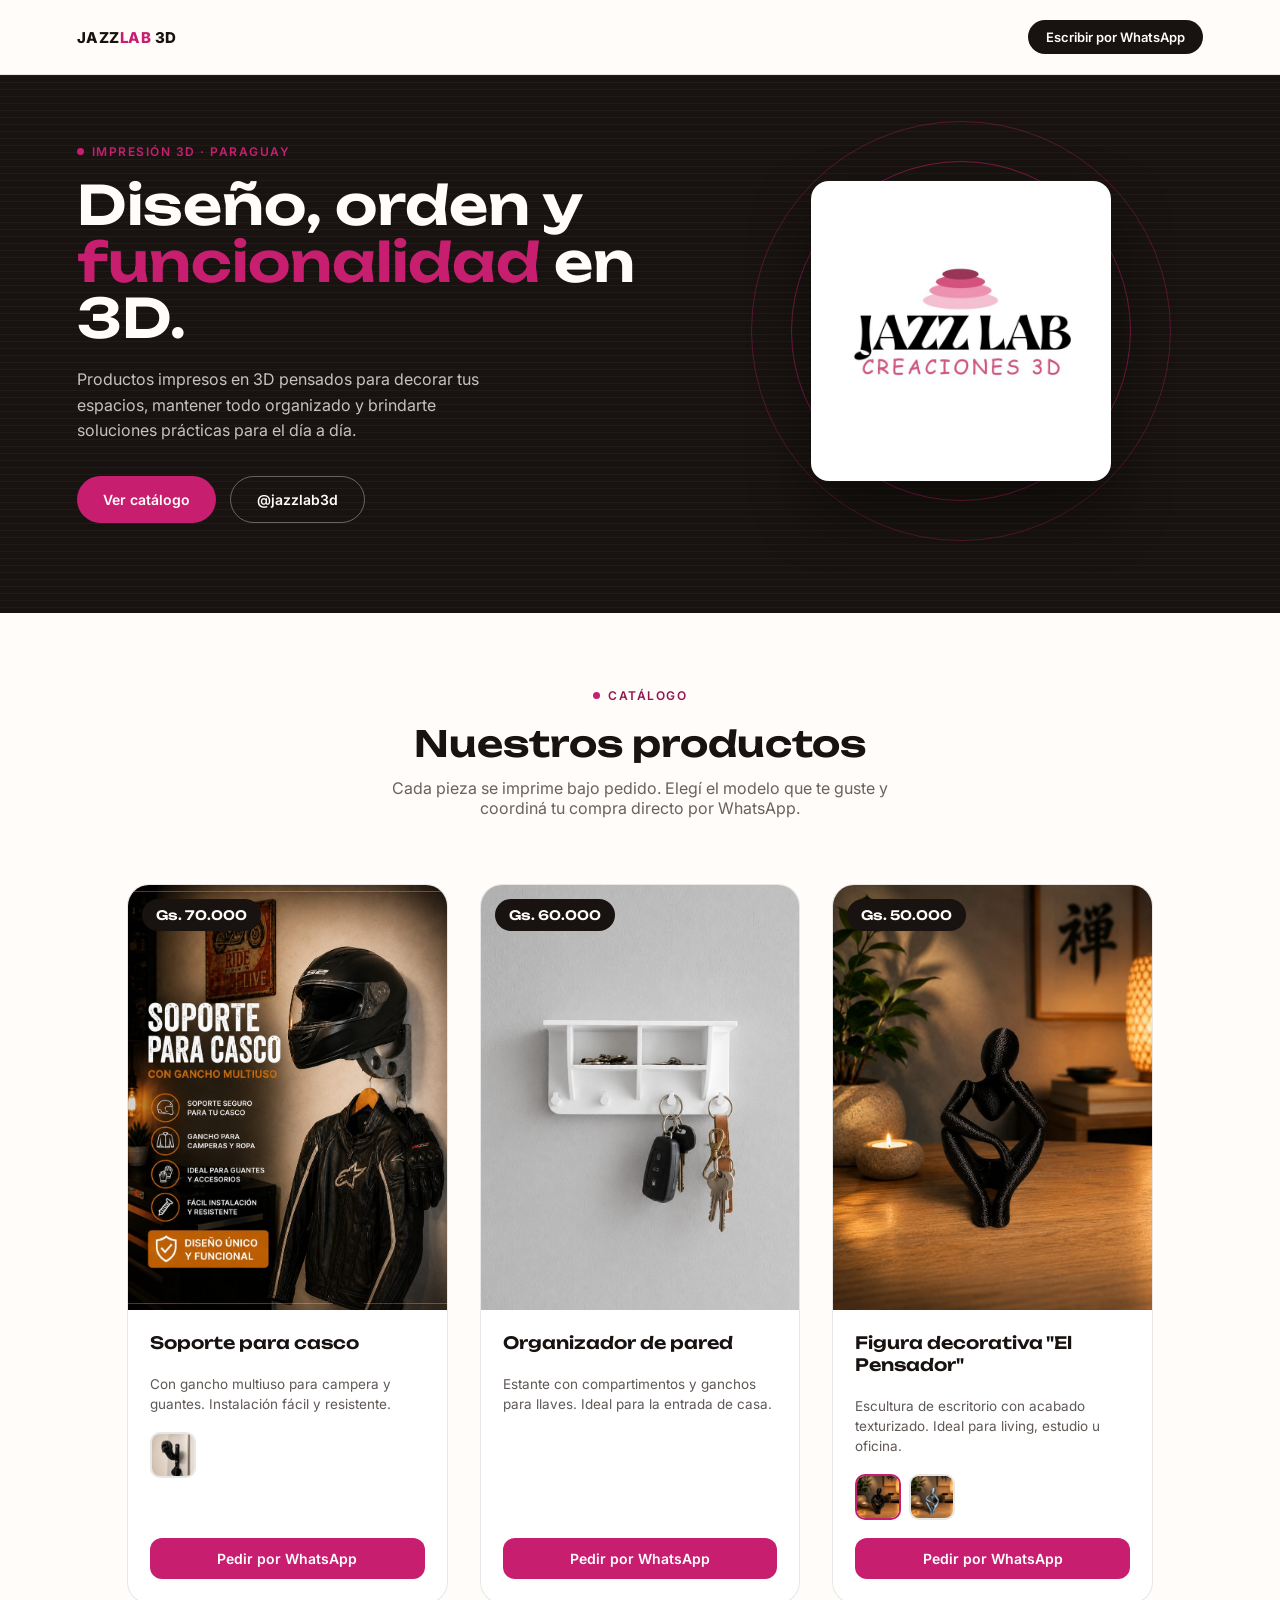
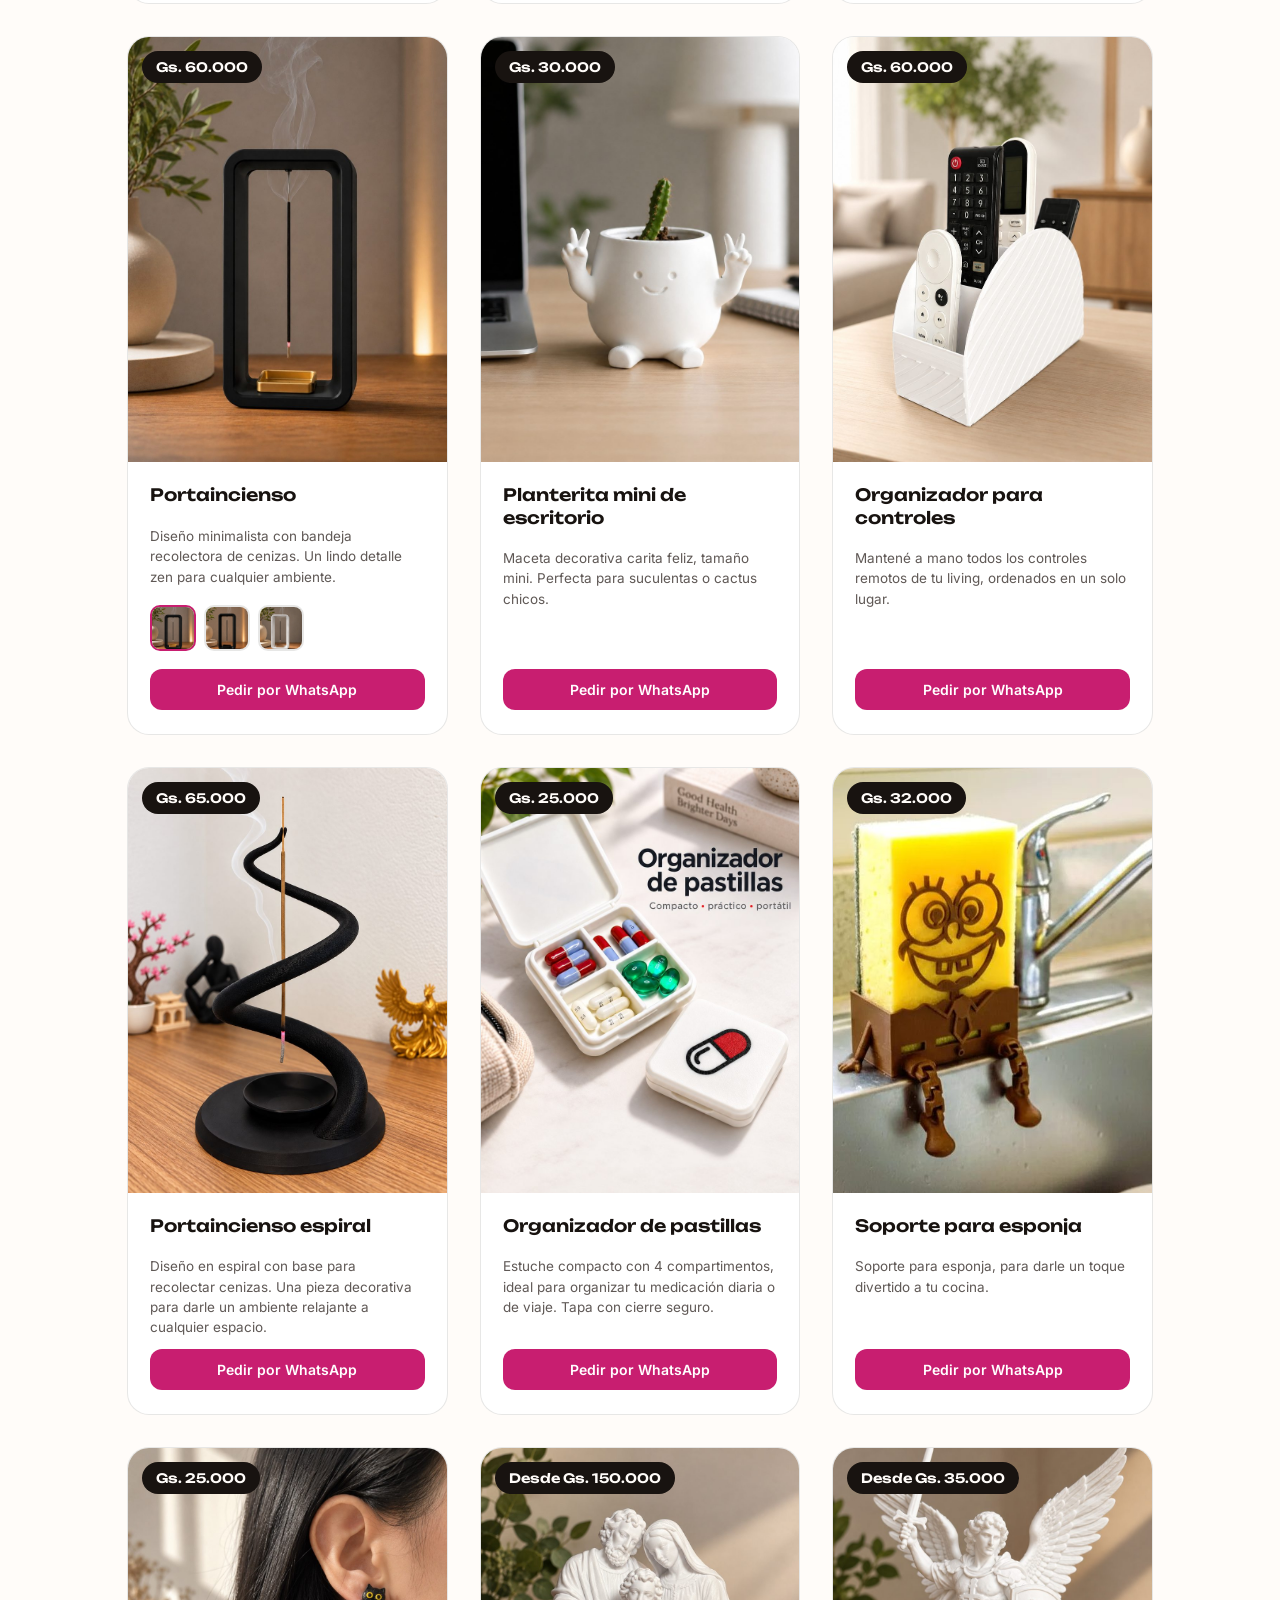
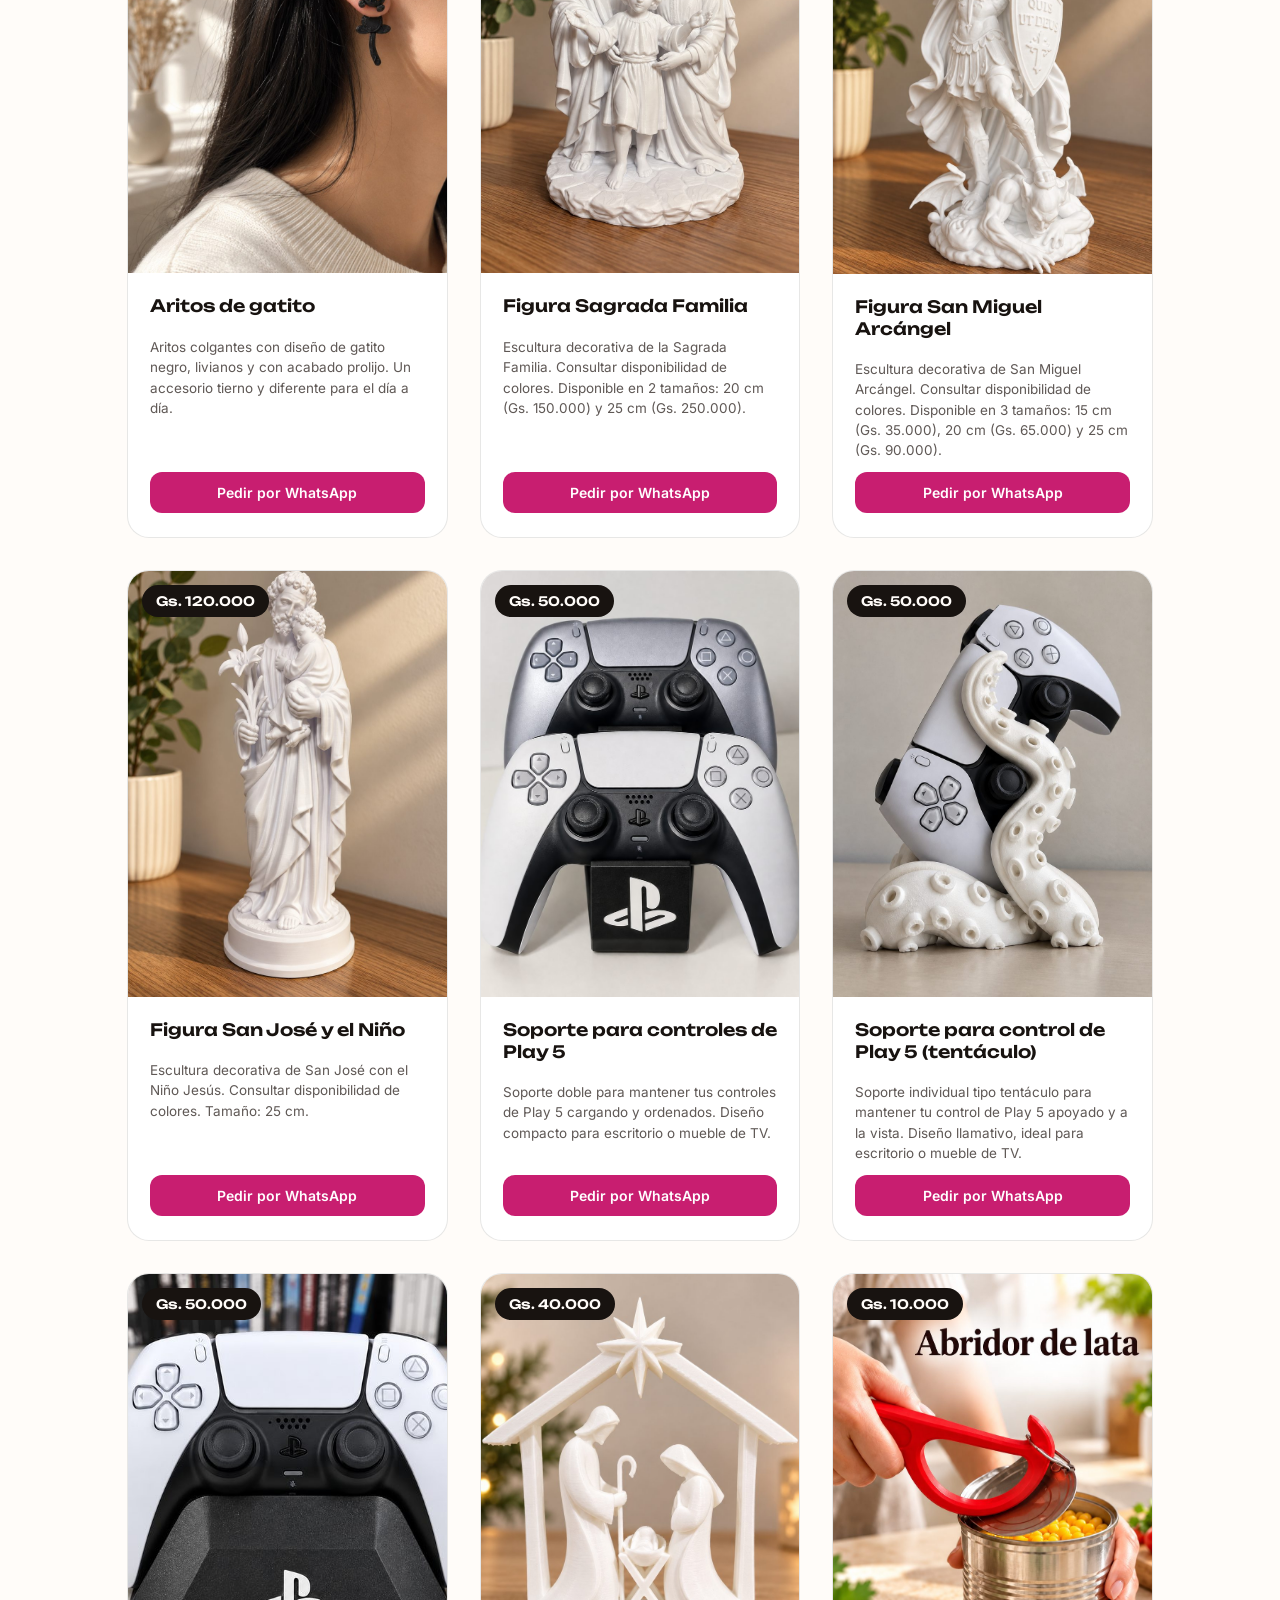
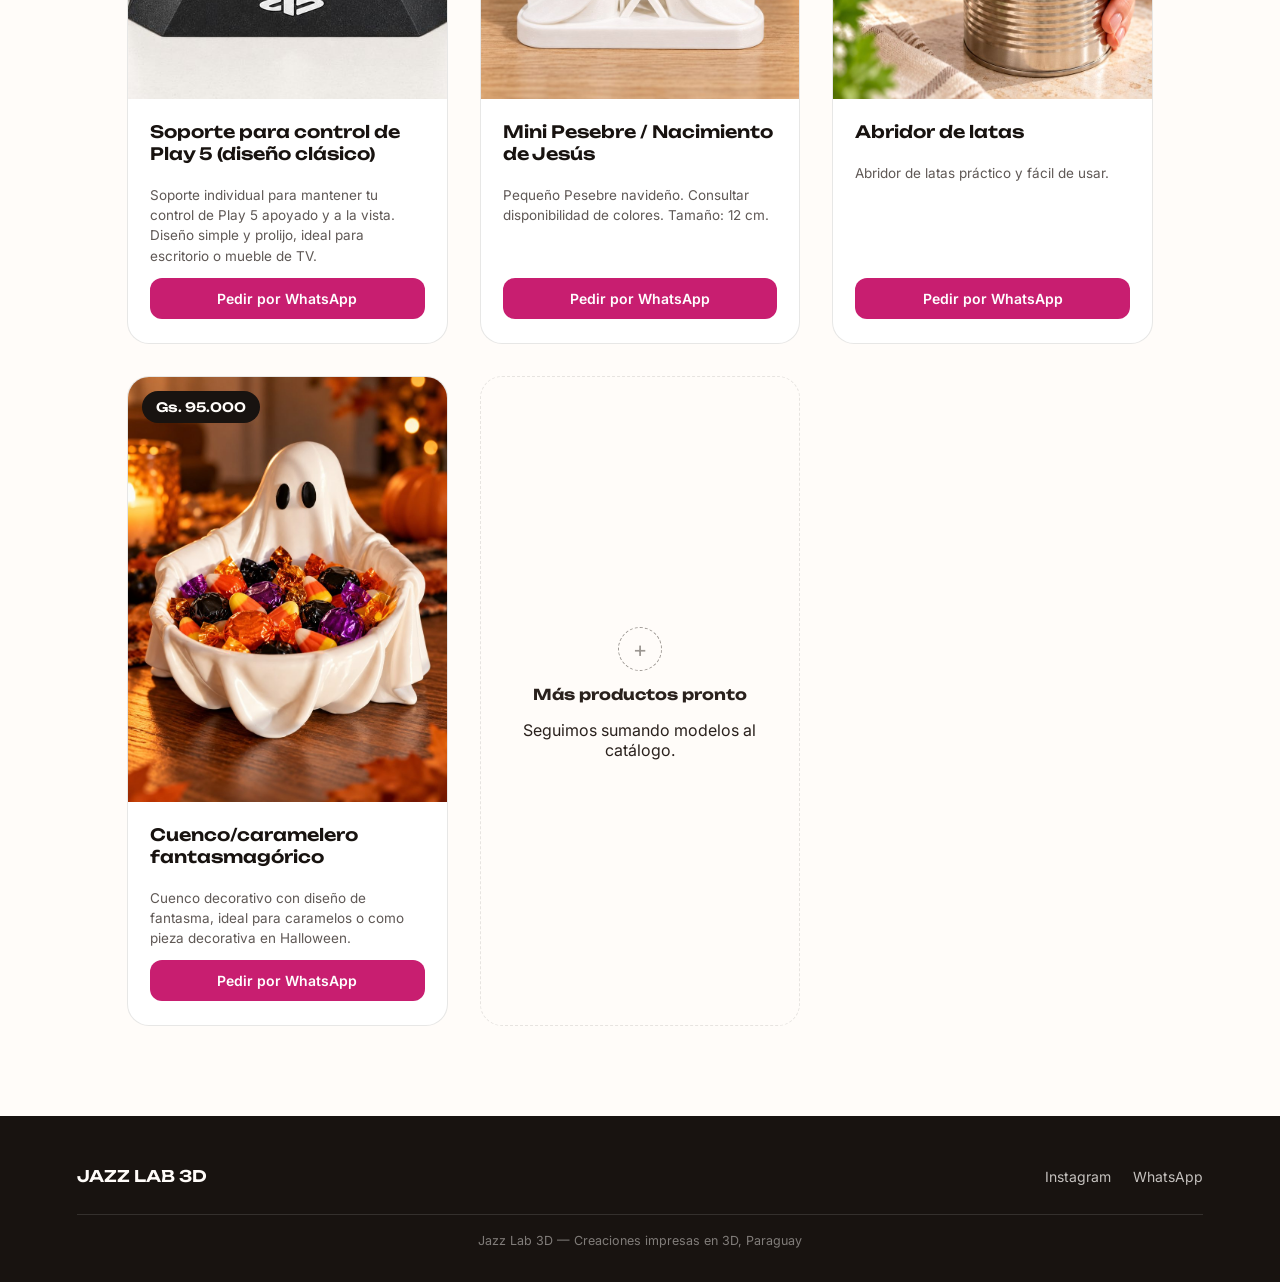
==== jazzlab3d/index.html @ f23ce854 "Agregar catálogo JazzLab 3D (versión publicada en Netlify) Co-Authored-By: Claude Opus 5.5 <noreply@" ====
<!DOCTYPE html>
<html lang="es">
<head>
<meta charset="UTF-8">
<meta name="viewport" content="width=device-width, initial-scale=1.0">
<title>Jazz Lab 3D — Catálogo</title>
<meta name="description" content="Catálogo de productos impresos en 3D — Jazz Lab 3D, Paraguay">

<style>
  @import url('https://fonts.googleapis.com/css2?family=Unbounded:wght@400;600;800&family=Inter:wght@400;500;600;700&display=swap');

  :root{
    --magenta:#C81E70;
    --magenta-deep:#93144F;
    --blush:#FBEAF1;
    --ink:#181310;
    --ink-soft:#2A211D;
    --paper:#FFFCF9;
    --steel:#9C9792;
    --line: rgba(24,19,16,0.1);
  }

  *{box-sizing:border-box;}
  html{scroll-behavior:smooth;}
  body{
    margin:0;
    background:var(--paper);
    color:var(--ink);
    font-family:'Inter',sans-serif;
    -webkit-font-smoothing:antialiased;
  }
  h1,h2,h3,.display{
    font-family:'Unbounded',sans-serif;
    margin:0;
  }
  a{color:inherit;text-decoration:none;}
  img{max-width:100%;display:block;}

  /* ---------- NAV ---------- */
  .nav{
    display:flex;
    align-items:center;
    justify-content:space-between;
    padding:20px 6vw;
    background:var(--paper);
    border-bottom:1px solid var(--line);
    position:sticky;
    top:0;
    z-index:20;
  }
  .nav .wordmark{
    font-size:15px;
    font-weight:800;
    letter-spacing:0.5px;
    text-transform:uppercase;
  }
  .nav .wordmark span{color:var(--magenta);}
  .nav a.nav-cta{
    background:var(--ink);
    color:var(--paper);
    padding:9px 18px;
    border-radius:999px;
    font-size:13px;
    font-weight:600;
  }

  /* ---------- HERO ---------- */
  .hero{
    background:var(--ink);
    color:var(--paper);
    position:relative;
    overflow:hidden;
    padding:64px 6vw 90px;
  }
  /* layer-line texture, echoing 3D print layers */
  .hero::before{
    content:"";
    position:absolute;
    inset:0;
    background:repeating-linear-gradient(
      to bottom,
      rgba(255,255,255,0.035) 0px,
      rgba(255,255,255,0.035) 1px,
      transparent 1px,
      transparent 7px
    );
    pointer-events:none;
  }
  .hero-inner{
    position:relative;
    display:grid;
    grid-template-columns:1.1fr 0.9fr;
    gap:48px;
    align-items:center;
    max-width:1180px;
    margin:0 auto;
  }
  .eyebrow{
    display:inline-flex;
    align-items:center;
    gap:8px;
    font-size:12px;
    letter-spacing:1.5px;
    text-transform:uppercase;
    color:var(--magenta);
    font-weight:600;
    margin-bottom:18px;
  }
  .eyebrow::before{
    content:"";
    width:7px;height:7px;border-radius:50%;
    background:var(--magenta);
    display:inline-block;
  }
  .hero h1{
    font-size:clamp(34px,5vw,54px);
    line-height:1.05;
    font-weight:600;
  }
  .hero h1 em{
    font-style:normal;
    color:var(--magenta);
  }
  .hero p.sub{
    margin-top:20px;
    font-size:16px;
    line-height:1.6;
    color:rgba(255,252,249,0.75);
    max-width:44ch;
  }
  .hero-ctas{
    margin-top:32px;
    display:flex;
    gap:14px;
    flex-wrap:wrap;
  }
  .btn{
    display:inline-flex;
    align-items:center;
    gap:8px;
    padding:14px 26px;
    border-radius:999px;
    font-weight:600;
    font-size:14px;
    transition:transform 0.15s ease;
  }
  .btn:hover{transform:translateY(-2px);}
  .btn-primary{
    background:var(--magenta);
    color:var(--paper);
  }
  .btn-outline{
    border:1px solid rgba(255,252,249,0.35);
    color:var(--paper);
  }

  .hero-visual{
    position:relative;
    display:flex;
    align-items:center;
    justify-content:center;
  }
  .hero-visual .ring{
    position:absolute;
    width:min(420px,90%);
    aspect-ratio:1;
    border-radius:50%;
    border:1px solid rgba(200,30,112,0.35);
  }
  .hero-visual .ring.r2{
    width:min(340px,75%);
    border-color:rgba(200,30,112,0.55);
  }
  .hero-visual img{
    position:relative;
    width:min(300px,68%);
    border-radius:18px;
    box-shadow:0 30px 60px rgba(0,0,0,0.45);
  }

  /* ---------- PRODUCTS ---------- */
  .section-head{
    max-width:1180px;
    margin:0 auto;
    padding:70px 6vw 30px;
    text-align:center;
  }
  .section-head .eyebrow{color:var(--magenta-deep);justify-content:center;}
  .section-head h2{
    font-size:clamp(26px,3.4vw,36px);
    font-weight:600;
  }
  .section-head p{
    margin-top:12px;
    color:var(--ink-soft);
    opacity:0.7;
    max-width:50ch;
    margin-left:auto;
    margin-right:auto;
  }

  .grid{
    max-width:1180px;
    margin:0 auto;
    padding:20px 6vw 90px;
    display:grid;
    grid-template-columns:repeat(auto-fit,minmax(300px,1fr));
    gap:32px;
  }

  .card{
    background:#fff;
    border:1px solid var(--line);
    border-radius:22px;
    overflow:hidden;
    display:flex;
    flex-direction:column;
    transition:box-shadow 0.2s ease, transform 0.2s ease;
  }
  .card:hover{
    box-shadow:0 20px 40px rgba(24,19,16,0.08);
    transform:translateY(-3px);
  }
  .card-media{
    position:relative;
    aspect-ratio:3/4;
    background:var(--blush);
    overflow:hidden;
  }
  .card-media img{
    width:100%;height:100%;
    object-fit:cover;
  }
  .price-tag{
    position:absolute;
    top:14px;
    left:14px;
    background:var(--ink);
    color:var(--paper);
    font-family:'Unbounded',sans-serif;
    font-size:13px;
    font-weight:600;
    padding:8px 14px;
    border-radius:999px;
  }
  .card-body{
    padding:22px 22px 24px;
    display:flex;
    flex-direction:column;
    gap:6px;
    flex:1;
  }
  .card-body h3{
    font-size:17px;
    font-weight:600;
    line-height:1.3;
  }
  .card-body .desc{
    font-size:13.5px;
    color:var(--ink-soft);
    opacity:0.75;
    line-height:1.5;
    margin-bottom:6px;
  }

  .variants{
    display:flex;
    gap:8px;
    margin:6px 0 12px;
    flex-wrap:wrap;
  }
  .variants img{
    width:46px;height:46px;
    border-radius:10px;
    object-fit:cover;
    border:2px solid var(--line);
    cursor:pointer;
    transition:border-color 0.15s ease, transform 0.15s ease;
  }
  .variants img:hover{transform:translateY(-2px);}
  .variants img.active{border-color:var(--magenta);}

  .card-cta{
    margin-top:auto;
    display:flex;
    align-items:center;
    justify-content:center;
    gap:8px;
    background:var(--magenta);
    color:#fff;
    padding:12px;
    border-radius:12px;
    font-weight:600;
    font-size:14px;
  }
  .card-cta:hover{background:var(--magenta-deep);}

  /* placeholder card for future products */
  .card.placeholder{
    align-items:center;
    justify-content:center;
    text-align:center;
    border:1.5px dashed var(--line);
    background:transparent;
    padding:40px 24px;
    color:var(--ink-soft);
  }
  .card.placeholder .plus{
    width:44px;height:44px;
    border-radius:50%;
    border:1.5px dashed var(--steel);
    display:flex;align-items:center;justify-content:center;
    font-size:22px;
    margin-bottom:14px;
    color:var(--steel);
  }

  /* ---------- FOOTER ---------- */
  footer{
    background:var(--ink);
    color:var(--paper);
    padding:50px 6vw 34px;
  }
  .foot-inner{
    max-width:1180px;
    margin:0 auto;
    display:flex;
    justify-content:space-between;
    align-items:center;
    flex-wrap:wrap;
    gap:20px;
    border-bottom:1px solid rgba(255,252,249,0.12);
    padding-bottom:28px;
  }
  .foot-inner .wordmark{
    font-family:'Unbounded',sans-serif;
    font-weight:600;
    font-size:16px;
  }
  .foot-links{
    display:flex;
    gap:22px;
    font-size:14px;
  }
  .foot-links a{opacity:0.75;}
  .foot-links a:hover{opacity:1;color:var(--magenta);}
  .foot-bottom{
    max-width:1180px;
    margin:18px auto 0;
    font-size:12.5px;
    opacity:0.45;
    text-align:center;
  }

  @media (max-width:820px){
    .hero-inner{grid-template-columns:1fr;}
    .hero-visual{order:-1;}
  }
</style>
</head>
<body>

<!-- ================= NAV ================= -->
<div class="nav">
  <div class="wordmark">JAZZ<span>LAB</span> 3D</div>
  <a class="nav-cta" href="https://wa.me/595986109871?text=Hola!%20Vi%20el%20cat%C3%A1logo%20de%20Jazz%20Lab%203D%20y%20quiero%20consultar" target="_blank" rel="noopener">Escribir por WhatsApp</a>
</div>

<!-- ================= HERO ================= -->
<section class="hero">
  <div class="hero-inner">
    <div>
      <div class="eyebrow">Impresión 3D · Paraguay</div>
      <h1>Diseño, orden y<br><em>funcionalidad</em> en 3D.</h1>
      <p class="sub">Productos impresos en 3D pensados para decorar tus espacios, mantener todo organizado y brindarte soluciones prácticas para el día a día.</p>
      <div class="hero-ctas">
        <a class="btn btn-primary" href="#catalogo">Ver catálogo</a>
        <a class="btn btn-outline" href="https://instagram.com/jazzlab3d" target="_blank" rel="noopener">@jazzlab3d</a>
      </div>
    </div>
    <div class="hero-visual">
      <div class="ring"></div>
      <div class="ring r2"></div>
      <img src="images/logo.jpg" alt="Logo Jazz Lab 3D">
    </div>
  </div>
</section>

<!-- ================= CATALOGO ================= -->
<div class="section-head" id="catalogo">
  <div class="eyebrow">Catálogo</div>
  <h2>Nuestros productos</h2>
  <p>Cada pieza se imprime bajo pedido. Elegí el modelo que te guste y coordiná tu compra directo por WhatsApp.</p>
</div>

<div class="grid">

  <!-- ===== PRODUCTO: Soporte para casco ===== -->
  <div class="card">
    <div class="card-media">
      <span class="price-tag">Gs. 70.000</span>
      <img id="img-casco" src="images/soporte-casco-main.jpg" alt="Soporte para casco con gancho multiuso">
    </div>
    <div class="card-body">
      <h3>Soporte para casco</h3>
      <p class="desc">Con gancho multiuso para campera y guantes. Instalación fácil y resistente.</p>
      <div class="variants">
        <img src="images/soporte-calavera.jpg" alt="Variante Calavera" onclick="swapImg('img-casco', this)">
      </div>
      <a class="card-cta" href="https://wa.me/595986109871?text=Hola!%20Me%20interesa%20el%20Soporte%20para%20casco%20(Gs.%2070.000)" target="_blank" rel="noopener">Pedir por WhatsApp</a>
    </div>
  </div>
  <!-- ===== FIN PRODUCTO ===== -->

  <!-- ===== PRODUCTO: Organizador de pared ===== -->
  <div class="card">
    <div class="card-media">
      <span class="price-tag">Gs. 60.000</span>
      <img src="images/llavero-pared.jpg" alt="Organizador de pared con ganchos para llaves">
    </div>
    <div class="card-body">
      <h3>Organizador de pared</h3>
      <p class="desc">Estante con compartimentos y ganchos para llaves. Ideal para la entrada de casa.</p>
      <a class="card-cta" href="https://wa.me/595986109871?text=Hola!%20Me%20interesa%20el%20Organizador%20de%20pared%20(Gs.%2060.000)" target="_blank" rel="noopener">Pedir por WhatsApp</a>
    </div>
  </div>
  <!-- ===== FIN PRODUCTO ===== -->

  <!-- ===== PRODUCTO: El Pensador ===== -->
  <div class="card">
    <div class="card-media">
      <span class="price-tag">Gs. 50.000</span>
      <img id="img-pensador" src="images/pensador-negro.jpg" alt="Figura decorativa El Pensador">
    </div>
    <div class="card-body">
      <h3>Figura decorativa "El Pensador"</h3>
      <p class="desc">Escultura de escritorio con acabado texturizado. Ideal para living, estudio u oficina.</p>
      <div class="variants">
        <img src="images/pensador-negro.jpg" alt="Variante negro" class="active" onclick="swapImg('img-pensador', this)">
        <img src="images/pensador-plata.jpg" alt="Variante plateado" onclick="swapImg('img-pensador', this)">
      </div>
      <a class="card-cta" href="https://wa.me/595986109871?text=Hola!%20Me%20interesa%20la%20figura%20El%20Pensador%20(Gs.%2050.000)" target="_blank" rel="noopener">Pedir por WhatsApp</a>
    </div>
  </div>
  <!-- ===== FIN PRODUCTO ===== -->

  <!-- ===== PRODUCTO: Portaincienso ===== -->
  <div class="card">
    <div class="card-media">
      <span class="price-tag">Gs. 60.000</span>
      <img id="img-inciensario" src="images/inciensario-negro-dorado.jpg" alt="Portaincienso minimalista">
    </div>
    <div class="card-body">
      <h3>Portaincienso</h3>
      <p class="desc">Diseño minimalista con bandeja recolectora de cenizas. Un lindo detalle zen para cualquier ambiente.</p>
      <div class="variants">
        <img src="images/inciensario-negro-dorado.jpg" alt="Negro con bandeja dorada" class="active" onclick="swapImg('img-inciensario', this)">
        <img src="images/inciensario-negro-negro.jpg" alt="Negro con bandeja negra" onclick="swapImg('img-inciensario', this)">
        <img src="images/inciensario-blanco.jpg" alt="Blanco con bandeja dorada" onclick="swapImg('img-inciensario', this)">
      </div>
      <a class="card-cta" href="https://wa.me/595986109871?text=Hola!%20Me%20interesa%20el%20Portaincienso%20(Gs.%2060.000)" target="_blank" rel="noopener">Pedir por WhatsApp</a>
    </div>
  </div>
  <!-- ===== FIN PRODUCTO ===== -->

  <!-- ===== PRODUCTO: Planterita decorativa ===== -->
  <div class="card">
    <div class="card-media">
      <span class="price-tag">Gs. 30.000</span>
      <img src="images/planterita.jpg" alt="Planterita decorativa mini de escritorio">
    </div>
    <div class="card-body">
      <h3>Planterita mini de escritorio</h3>
      <p class="desc">Maceta decorativa carita feliz, tamaño mini. Perfecta para suculentas o cactus chicos.</p>
      <a class="card-cta" href="https://wa.me/595986109871?text=Hola!%20Me%20interesa%20la%20Planterita%20mini%20(Gs.%2030.000)" target="_blank" rel="noopener">Pedir por WhatsApp</a>
    </div>
  </div>
  <!-- ===== FIN PRODUCTO ===== -->

  <!-- ===== PRODUCTO: Organizador para controles ===== -->
  <div class="card">
    <div class="card-media">
      <span class="price-tag">Gs. 60.000</span>
      <img src="images/organizador-controles.jpg" alt="Organizador para controles remotos">
    </div>
    <div class="card-body">
      <h3>Organizador para controles</h3>
      <p class="desc">Mantené a mano todos los controles remotos de tu living, ordenados en un solo lugar.</p>
      <a class="card-cta" href="https://wa.me/595986109871?text=Hola!%20Me%20interesa%20el%20Organizador%20de%20controles%20(Gs.%2060.000)" target="_blank" rel="noopener">Pedir por WhatsApp</a>
    </div>
  </div>
  <!-- ===== FIN PRODUCTO ===== -->

  <!-- ===== PRODUCTO: Portaincienso espiral ===== -->
  <div class="card">
    <div class="card-media">
      <span class="price-tag">Gs. 65.000</span>
      <img src="images/inciensario-espiral.jpg" alt="Portaincienso espiral">
    </div>
    <div class="card-body">
      <h3>Portaincienso espiral</h3>
      <p class="desc">Diseño en espiral con base para recolectar cenizas. Una pieza decorativa para darle un ambiente relajante a cualquier espacio.</p>
      <a class="card-cta" href="https://wa.me/595986109871?text=Hola!%20Me%20interesa%20el%20Portaincienso%20espiral%20(Gs.%2065.000)" target="_blank" rel="noopener">Pedir por WhatsApp</a>
    </div>
  </div>
  <!-- ===== FIN PRODUCTO ===== -->

  <!-- ===== PRODUCTO: Organizador de pastillas ===== -->
  <div class="card">
    <div class="card-media">
      <span class="price-tag">Gs. 25.000</span>
      <img src="images/organizador-pastillas.jpg" alt="Organizador de pastillas">
    </div>
    <div class="card-body">
      <h3>Organizador de pastillas</h3>
      <p class="desc">Estuche compacto con 4 compartimentos, ideal para organizar tu medicación diaria o de viaje. Tapa con cierre seguro.</p>
      <a class="card-cta" href="https://wa.me/595986109871?text=Hola!%20Me%20interesa%20el%20Organizador%20de%20pastillas%20(Gs.%2025.000)" target="_blank" rel="noopener">Pedir por WhatsApp</a>
    </div>
  </div>
  <!-- ===== FIN PRODUCTO ===== -->

  <!-- ===== PRODUCTO: Soporte para esponja ===== -->
  <div class="card">
    <div class="card-media">
      <span class="price-tag">Gs. 32.000</span>
      <img src="images/soporte-esponja.jpg" alt="Soporte para esponja de cocina">
    </div>
    <div class="card-body">
      <h3>Soporte para esponja</h3>
      <p class="desc">Soporte para esponja, para darle un toque divertido a tu cocina.</p>
      <a class="card-cta" href="https://wa.me/595986109871?text=Hola!%20Me%20interesa%20el%20Soporte%20para%20esponja%20(Gs.%2032.000)" target="_blank" rel="noopener">Pedir por WhatsApp</a>
    </div>
  </div>
  <!-- ===== FIN PRODUCTO ===== -->

  <!-- ===== PRODUCTO: Aritos de gatito ===== -->
  <div class="card">
    <div class="card-media">
      <span class="price-tag">Gs. 25.000</span>
      <img src="images/aritos-gatito.jpg" alt="Aritos de gatito">
    </div>
    <div class="card-body">
      <h3>Aritos de gatito</h3>
      <p class="desc">Aritos colgantes con diseño de gatito negro, livianos y con acabado prolijo. Un accesorio tierno y diferente para el día a día.</p>
      <a class="card-cta" href="https://wa.me/595986109871?text=Hola!%20Me%20interesa%20los%20Aritos%20de%20gatito%20(Gs.%2025.000)" target="_blank" rel="noopener">Pedir por WhatsApp</a>
    </div>
  </div>
  <!-- ===== FIN PRODUCTO ===== -->

  <!-- ===== PRODUCTO: Figura Sagrada Familia ===== -->
  <div class="card">
    <div class="card-media">
      <span class="price-tag">Desde Gs. 150.000</span>
      <img src="images/figura-sagrada-familia.jpg" alt="Figura Sagrada Familia">
    </div>
    <div class="card-body">
      <h3>Figura Sagrada Familia</h3>
      <p class="desc">Escultura decorativa de la Sagrada Familia. Consultar disponibilidad de colores. Disponible en 2 tamaños: 20 cm (Gs. 150.000) y 25 cm (Gs. 250.000).</p>
      <a class="card-cta" href="https://wa.me/595986109871?text=Hola!%20Me%20interesa%20la%20Figura%20Sagrada%20Familia" target="_blank" rel="noopener">Pedir por WhatsApp</a>
    </div>
  </div>
  <!-- ===== FIN PRODUCTO ===== -->

  <!-- ===== PRODUCTO: Figura San Miguel Arcángel ===== -->
  <div class="card">
    <div class="card-media">
      <span class="price-tag">Desde Gs. 35.000</span>
      <img src="images/figura-san-miguel.jpg" alt="Figura San Miguel Arcángel">
    </div>
    <div class="card-body">
      <h3>Figura San Miguel Arcángel</h3>
      <p class="desc">Escultura decorativa de San Miguel Arcángel. Consultar disponibilidad de colores. Disponible en 3 tamaños: 15 cm (Gs. 35.000), 20 cm (Gs. 65.000) y 25 cm (Gs. 90.000).</p>
      <a class="card-cta" href="https://wa.me/595986109871?text=Hola!%20Me%20interesa%20la%20Figura%20San%20Miguel%20Arc%C3%A1ngel" target="_blank" rel="noopener">Pedir por WhatsApp</a>
    </div>
  </div>
  <!-- ===== FIN PRODUCTO ===== -->

  <!-- ===== PRODUCTO: Figura San José y el Niño ===== -->
  <div class="card">
    <div class="card-media">
      <span class="price-tag">Gs. 120.000</span>
      <img src="images/figura-san-jose.jpg" alt="Figura San José y el Niño">
    </div>
    <div class="card-body">
      <h3>Figura San José y el Niño</h3>
      <p class="desc">Escultura decorativa de San José con el Niño Jesús. Consultar disponibilidad de colores. Tamaño: 25 cm.</p>
      <a class="card-cta" href="https://wa.me/595986109871?text=Hola!%20Me%20interesa%20la%20Figura%20San%20Jos%C3%A9%20y%20el%20Ni%C3%B1o%20(Gs.%20120.000)" target="_blank" rel="noopener">Pedir por WhatsApp</a>
    </div>
  </div>
  <!-- ===== FIN PRODUCTO ===== -->

  <!-- ===== PRODUCTO: Soporte para controles de Play 5 (doble) ===== -->
  <div class="card">
    <div class="card-media">
      <span class="price-tag">Gs. 50.000</span>
      <img src="images/soporte-ps5-doble.jpg" alt="Soporte doble para controles de Play 5">
    </div>
    <div class="card-body">
      <h3>Soporte para controles de Play 5</h3>
      <p class="desc">Soporte doble para mantener tus controles de Play 5 cargando y ordenados. Diseño compacto para escritorio o mueble de TV.</p>
      <a class="card-cta" href="https://wa.me/595986109871?text=Hola!%20Me%20interesa%20el%20Soporte%20doble%20para%20controles%20de%20Play%205%20(Gs.%2050.000)" target="_blank" rel="noopener">Pedir por WhatsApp</a>
    </div>
  </div>
  <!-- ===== FIN PRODUCTO ===== -->

  <!-- ===== PRODUCTO: Soporte para control de Play 5 (tentáculo) ===== -->
  <div class="card">
    <div class="card-media">
      <span class="price-tag">Gs. 50.000</span>
      <img src="images/soporte-ps5-tentaculo.jpg" alt="Soporte tentáculo para control de Play 5">
    </div>
    <div class="card-body">
      <h3>Soporte para control de Play 5 (tentáculo)</h3>
      <p class="desc">Soporte individual tipo tentáculo para mantener tu control de Play 5 apoyado y a la vista. Diseño llamativo, ideal para escritorio o mueble de TV.</p>
      <a class="card-cta" href="https://wa.me/595986109871?text=Hola!%20Me%20interesa%20el%20Soporte%20tent%C3%A1culo%20para%20control%20de%20Play%205%20(Gs.%2050.000)" target="_blank" rel="noopener">Pedir por WhatsApp</a>
    </div>
  </div>
  <!-- ===== FIN PRODUCTO ===== -->

  <!-- ===== PRODUCTO: Soporte para control de Play 5 (diseño clásico) ===== -->
  <div class="card">
    <div class="card-media">
      <span class="price-tag">Gs. 50.000</span>
      <img src="images/soporte-ps5-clasico.jpg" alt="Soporte clásico para control de Play 5">
    </div>
    <div class="card-body">
      <h3>Soporte para control de Play 5 (diseño clásico)</h3>
      <p class="desc">Soporte individual para mantener tu control de Play 5 apoyado y a la vista. Diseño simple y prolijo, ideal para escritorio o mueble de TV.</p>
      <a class="card-cta" href="https://wa.me/595986109871?text=Hola!%20Me%20interesa%20el%20Soporte%20cl%C3%A1sico%20para%20control%20de%20Play%205%20(Gs.%2050.000)" target="_blank" rel="noopener">Pedir por WhatsApp</a>
    </div>
  </div>
  <!-- ===== FIN PRODUCTO ===== -->

  <!-- ===== PRODUCTO: Mini Pesebre / Nacimiento de Jesús ===== -->
  <div class="card">
    <div class="card-media">
      <span class="price-tag">Gs. 40.000</span>
      <img src="images/mini-pesebre.jpg" alt="Mini Pesebre Nacimiento de Jesús">
    </div>
    <div class="card-body">
      <h3>Mini Pesebre / Nacimiento de Jesús</h3>
      <p class="desc">Pequeño Pesebre navideño. Consultar disponibilidad de colores. Tamaño: 12 cm.</p>
      <a class="card-cta" href="https://wa.me/595986109871?text=Hola!%20Me%20interesa%20el%20Mini%20Pesebre%20(Gs.%2040.000)" target="_blank" rel="noopener">Pedir por WhatsApp</a>
    </div>
  </div>
  <!-- ===== FIN PRODUCTO ===== -->

  <!-- ===== PRODUCTO: Abridor de latas ===== -->
  <div class="card">
    <div class="card-media">
      <span class="price-tag">Gs. 10.000</span>
      <img src="images/abridor-latas.jpg" alt="Abridor de latas">
    </div>
    <div class="card-body">
      <h3>Abridor de latas</h3>
      <p class="desc">Abridor de latas práctico y fácil de usar.</p>
      <a class="card-cta" href="https://wa.me/595986109871?text=Hola!%20Me%20interesa%20el%20Abridor%20de%20latas%20(Gs.%2010.000)" target="_blank" rel="noopener">Pedir por WhatsApp</a>
    </div>
  </div>
  <!-- ===== FIN PRODUCTO ===== -->

  <!-- ===== PRODUCTO: Cuenco/caramelero fantasmagórico ===== -->
  <div class="card">
    <div class="card-media">
      <span class="price-tag">Gs. 95.000</span>
      <img src="images/caramelero-fantasma.jpg" alt="Cuenco caramelero fantasmagórico">
    </div>
    <div class="card-body">
      <h3>Cuenco/caramelero fantasmagórico</h3>
      <p class="desc">Cuenco decorativo con diseño de fantasma, ideal para caramelos o como pieza decorativa en Halloween.</p>
      <a class="card-cta" href="https://wa.me/595986109871?text=Hola!%20Me%20interesa%20el%20Cuenco%20fantasmag%C3%B3rico%20(Gs.%2095.000)" target="_blank" rel="noopener">Pedir por WhatsApp</a>
    </div>
  </div>
  <!-- ===== FIN PRODUCTO ===== -->

  <!-- Tarjeta de "próximamente" — podés borrarla cuando tengas más productos cargados -->
  <div class="card placeholder">
    <div class="plus">+</div>
    <h3 style="font-family:'Unbounded',sans-serif;font-size:15px;">Más productos pronto</h3>
    <p class="desc">Seguimos sumando modelos al catálogo.</p>
  </div>

</div>

<!-- Script para cambiar la foto principal de un producto al tocar una miniatura -->
<script>
function swapImg(mainId, thumbEl){
  document.getElementById(mainId).src = thumbEl.src;
  var row = thumbEl.parentElement;
  row.querySelectorAll('img').forEach(function(t){ t.classList.remove('active'); });
  thumbEl.classList.add('active');
}
</script>

<!-- ================= FOOTER ================= -->
<footer>
  <div class="foot-inner">
    <div class="wordmark">JAZZ LAB 3D</div>
    <div class="foot-links">
      <a href="https://instagram.com/jazzlab3d" target="_blank" rel="noopener">Instagram</a>
      <a href="https://wa.me/595986109871" target="_blank" rel="noopener">WhatsApp</a>
    </div>
  </div>
  <div class="foot-bottom">Jazz Lab 3D — Creaciones impresas en 3D, Paraguay</div>
</footer>

</body>
</html>
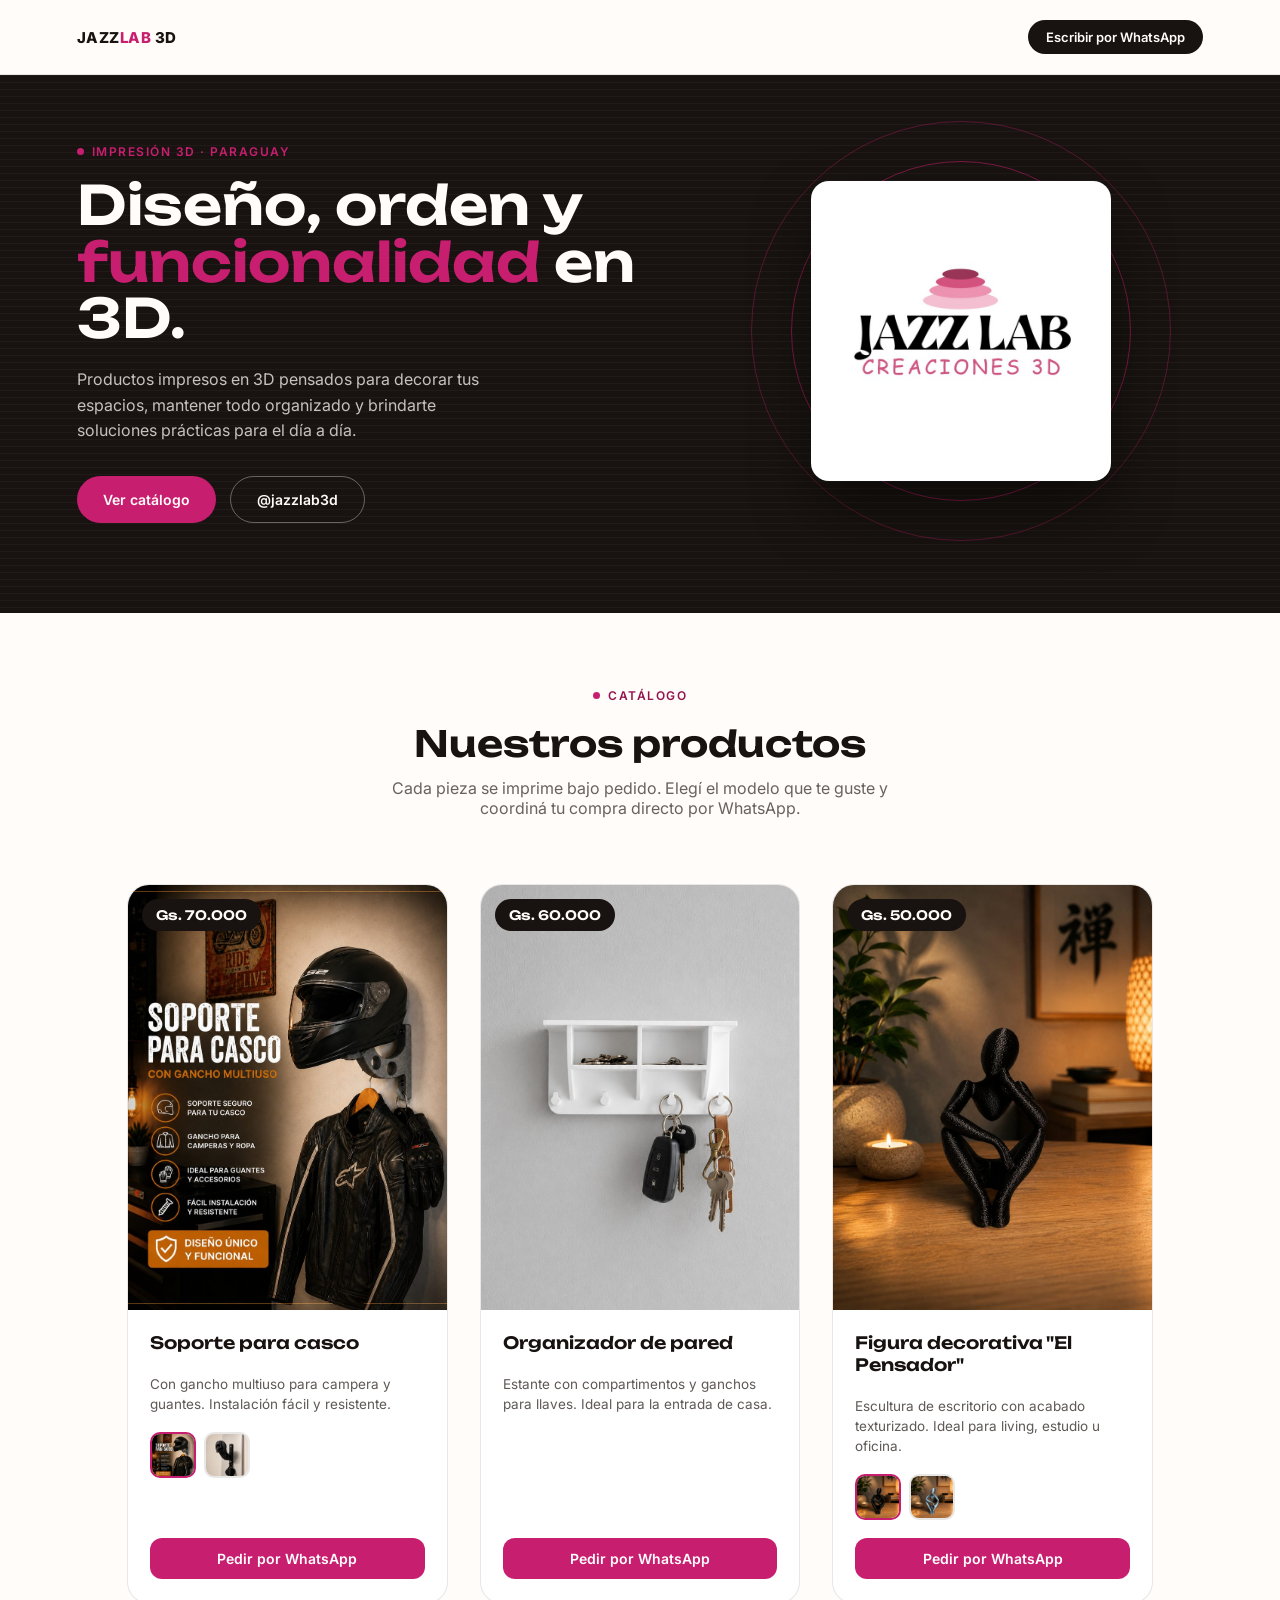
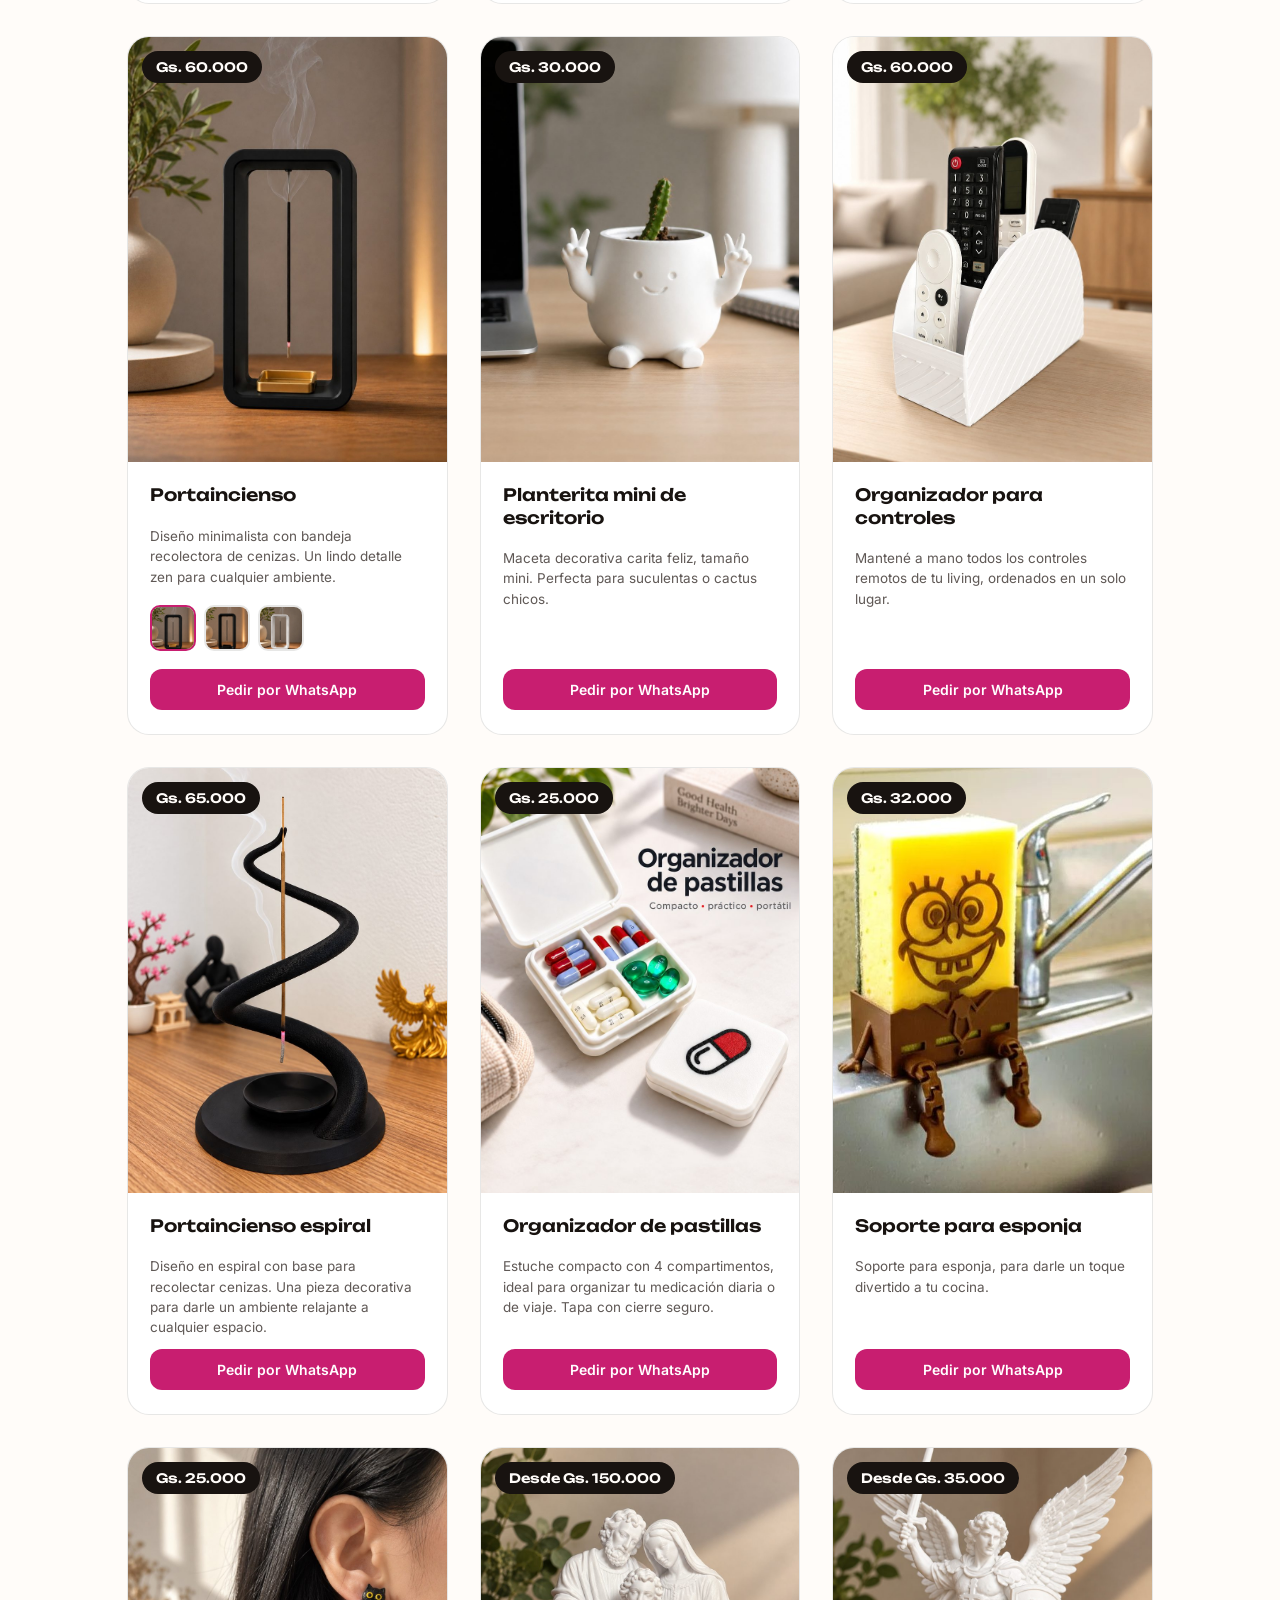
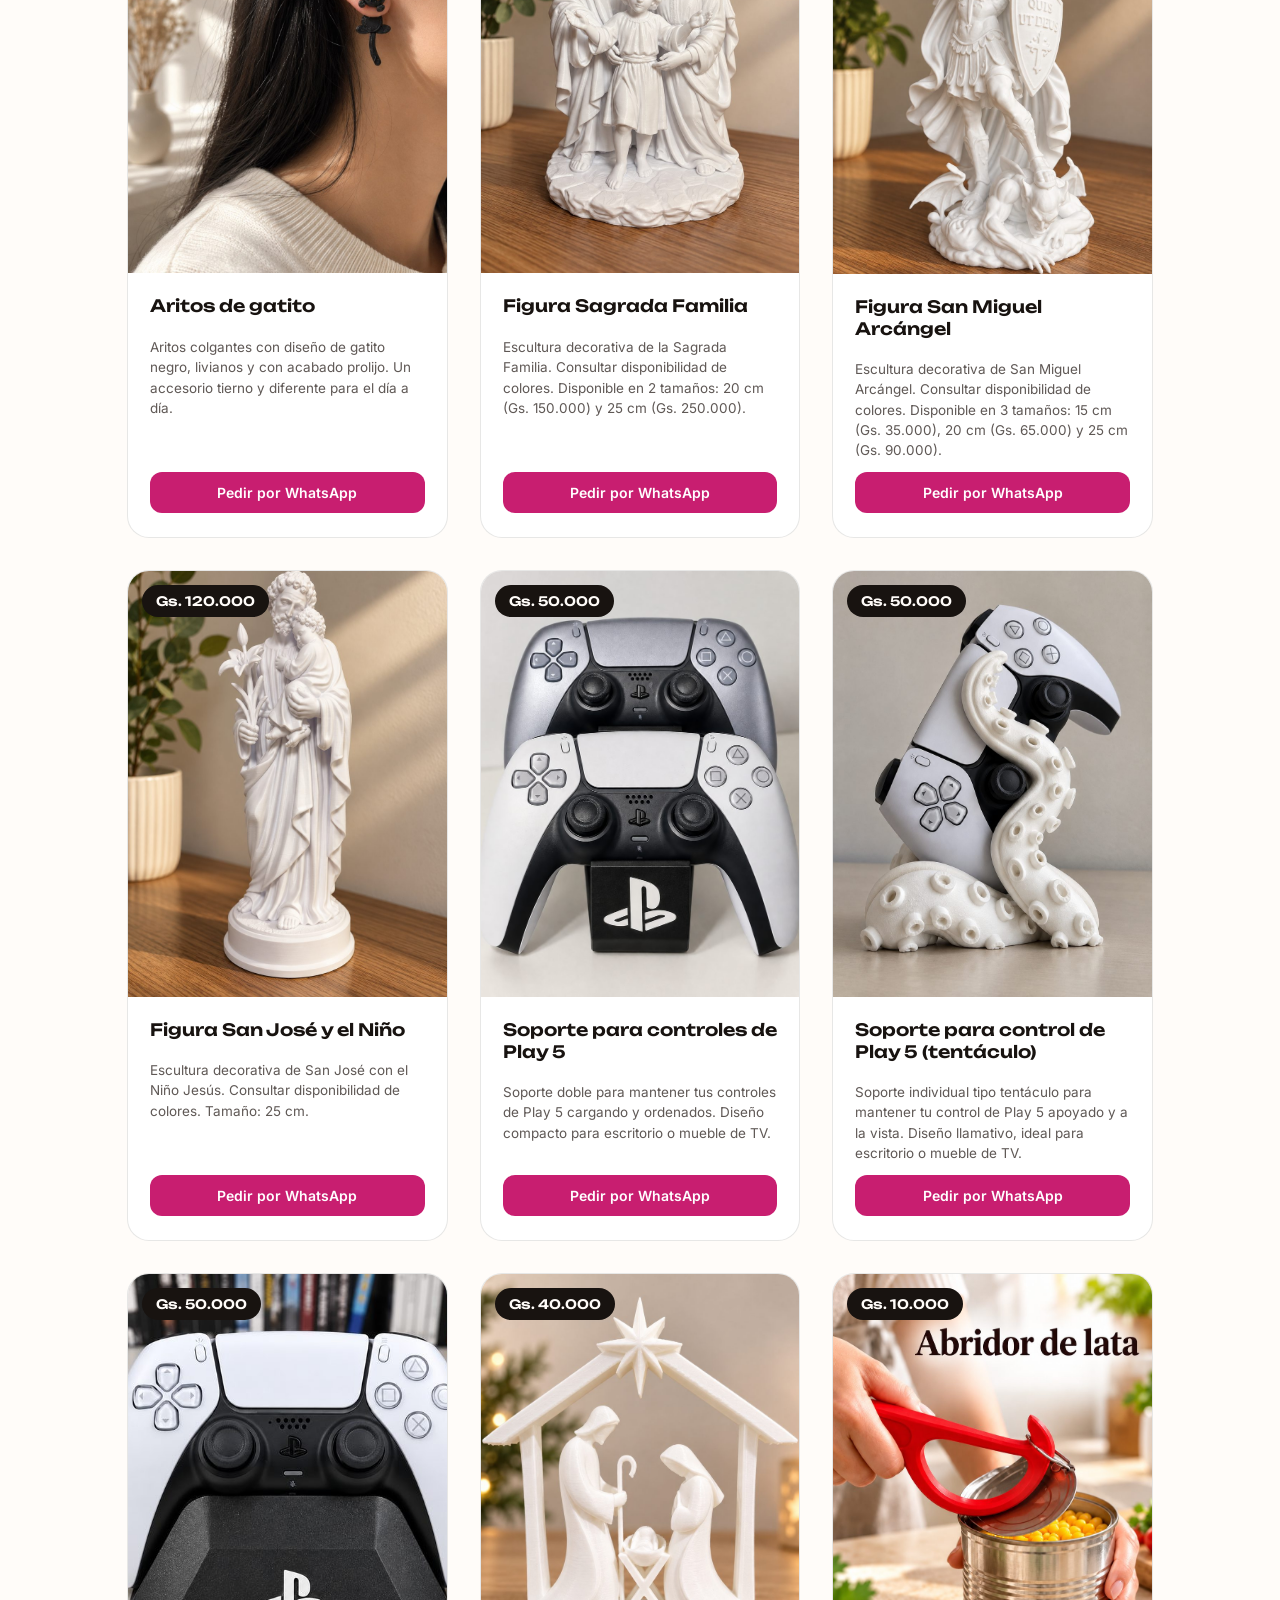
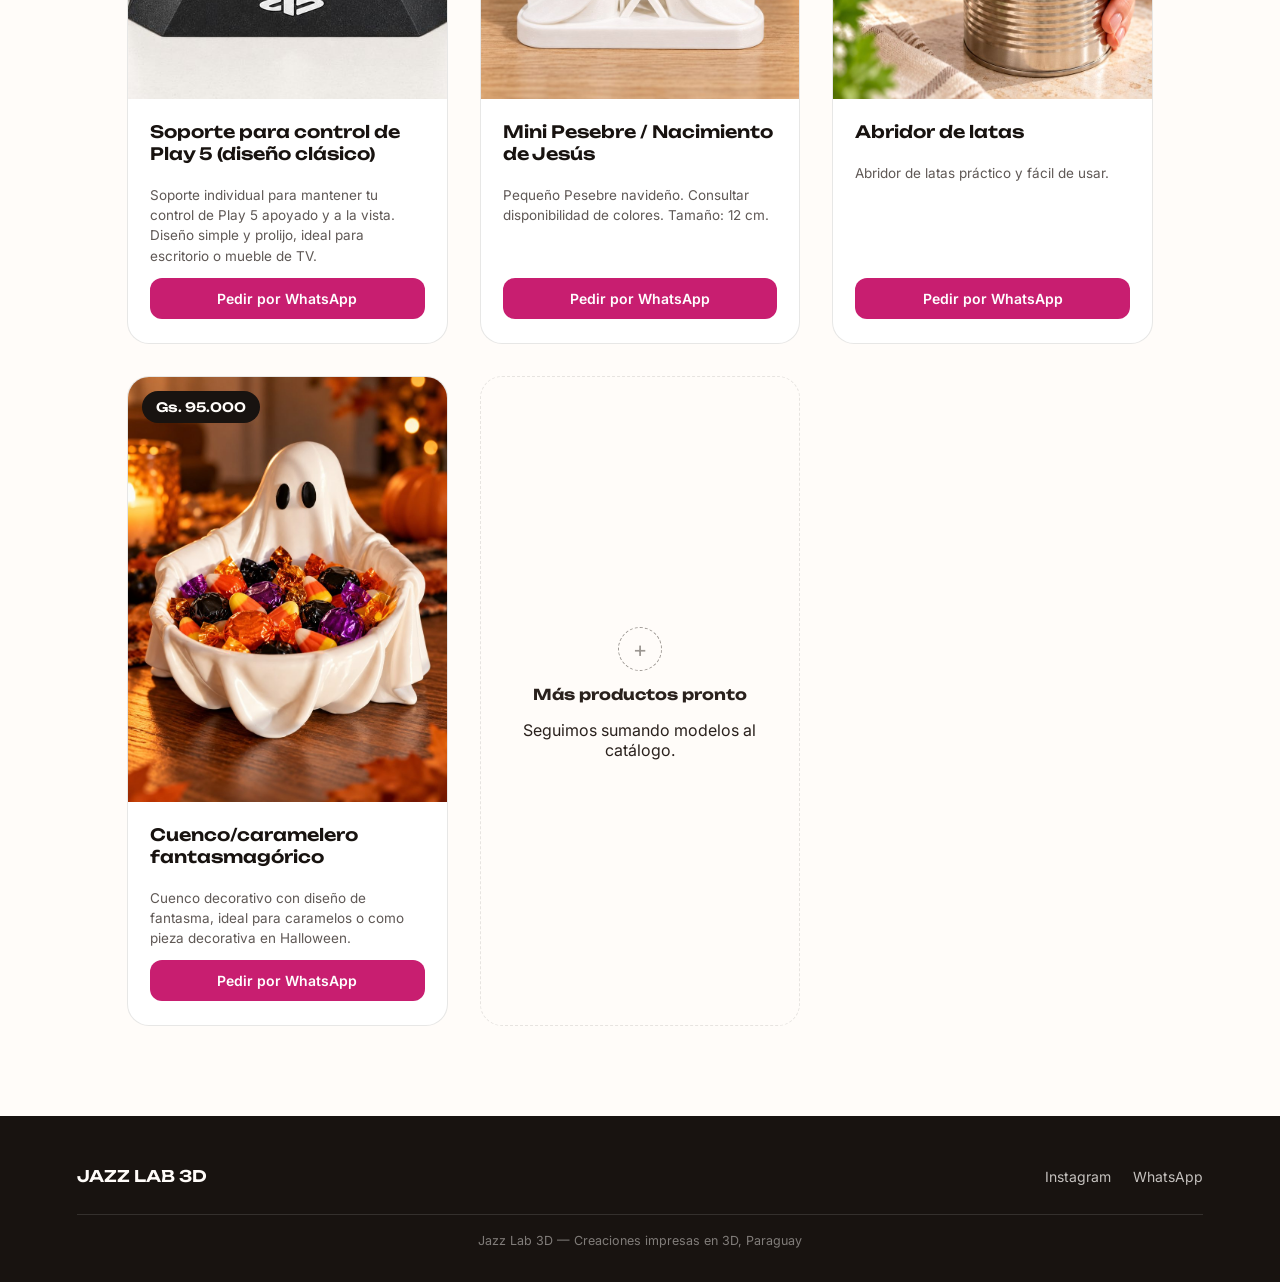
==== commit b68f6b5f: "JazzLab 3D: poder volver a la foto original del soporte para casco y corregir mensaje de aritos Co-A" ====
--- a/jazzlab3d/index.html
+++ b/jazzlab3d/index.html
@@ -405,6 +405,7 @@
       <h3>Soporte para casco</h3>
       <p class="desc">Con gancho multiuso para campera y guantes. Instalación fácil y resistente.</p>
       <div class="variants">
+        <img src="images/soporte-casco-main.jpg" alt="Variante clásica" class="active" onclick="swapImg('img-casco', this)">
         <img src="images/soporte-calavera.jpg" alt="Variante Calavera" onclick="swapImg('img-casco', this)">
       </div>
       <a class="card-cta" href="https://wa.me/595986109871?text=Hola!%20Me%20interesa%20el%20Soporte%20para%20casco%20(Gs.%2070.000)" target="_blank" rel="noopener">Pedir por WhatsApp</a>
@@ -542,7 +543,7 @@
     <div class="card-body">
       <h3>Aritos de gatito</h3>
       <p class="desc">Aritos colgantes con diseño de gatito negro, livianos y con acabado prolijo. Un accesorio tierno y diferente para el día a día.</p>
-      <a class="card-cta" href="https://wa.me/595986109871?text=Hola!%20Me%20interesa%20los%20Aritos%20de%20gatito%20(Gs.%2025.000)" target="_blank" rel="noopener">Pedir por WhatsApp</a>
+      <a class="card-cta" href="https://wa.me/595986109871?text=Hola!%20Me%20interesan%20los%20Aritos%20de%20gatito%20(Gs.%2025.000)" target="_blank" rel="noopener">Pedir por WhatsApp</a>
     </div>
   </div>
   <!-- ===== FIN PRODUCTO ===== -->
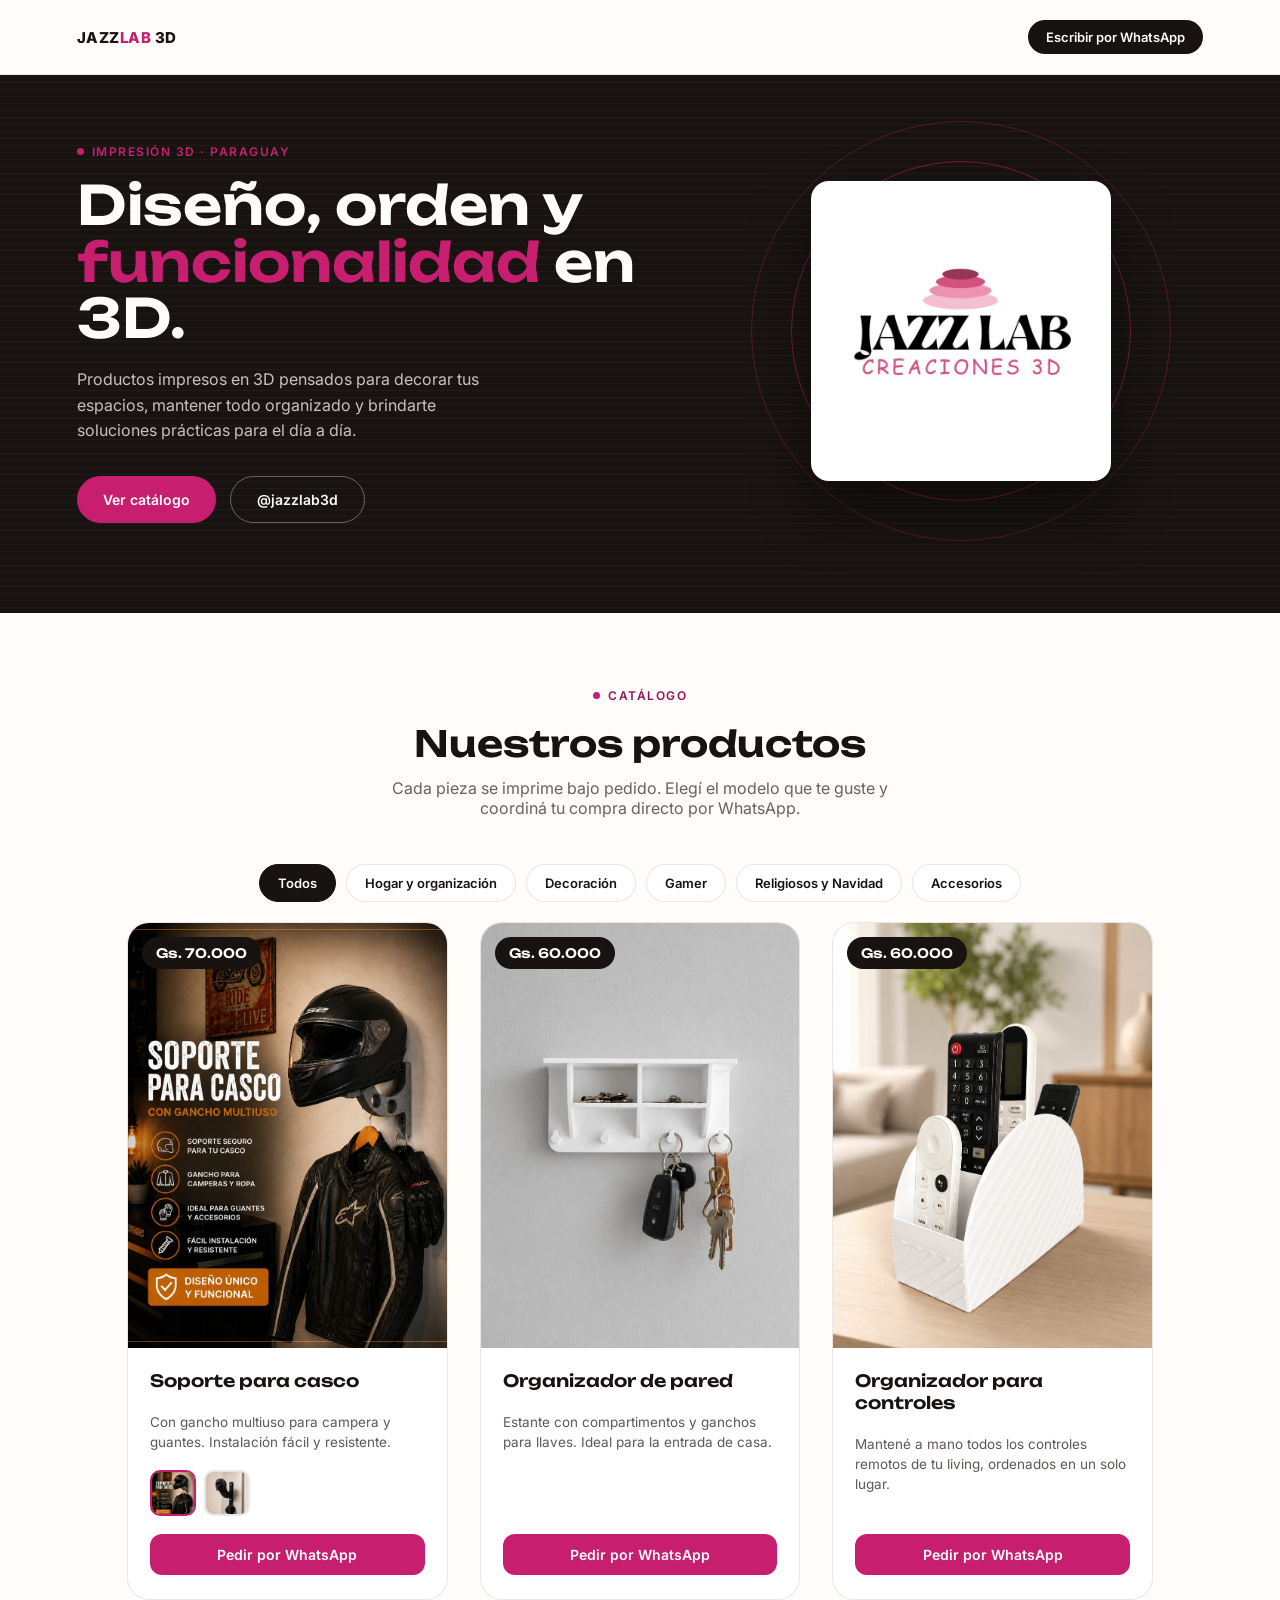
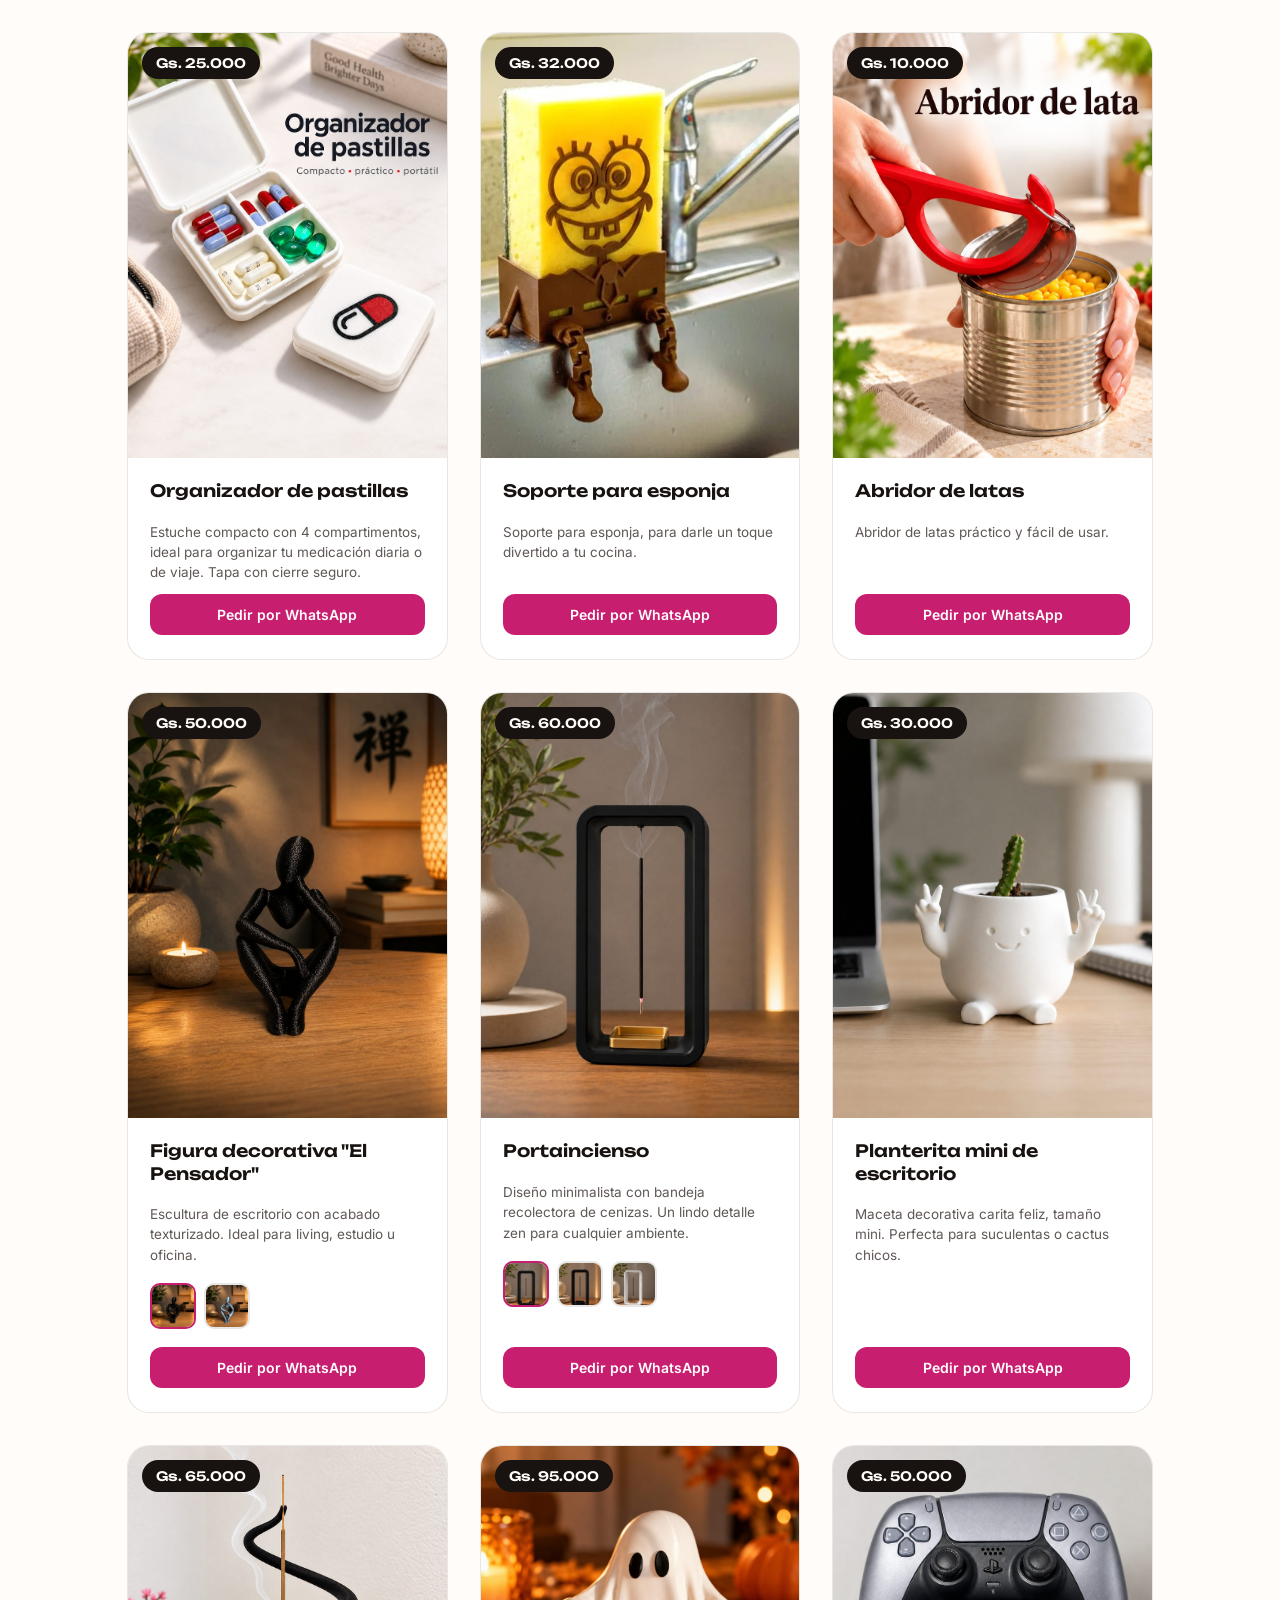
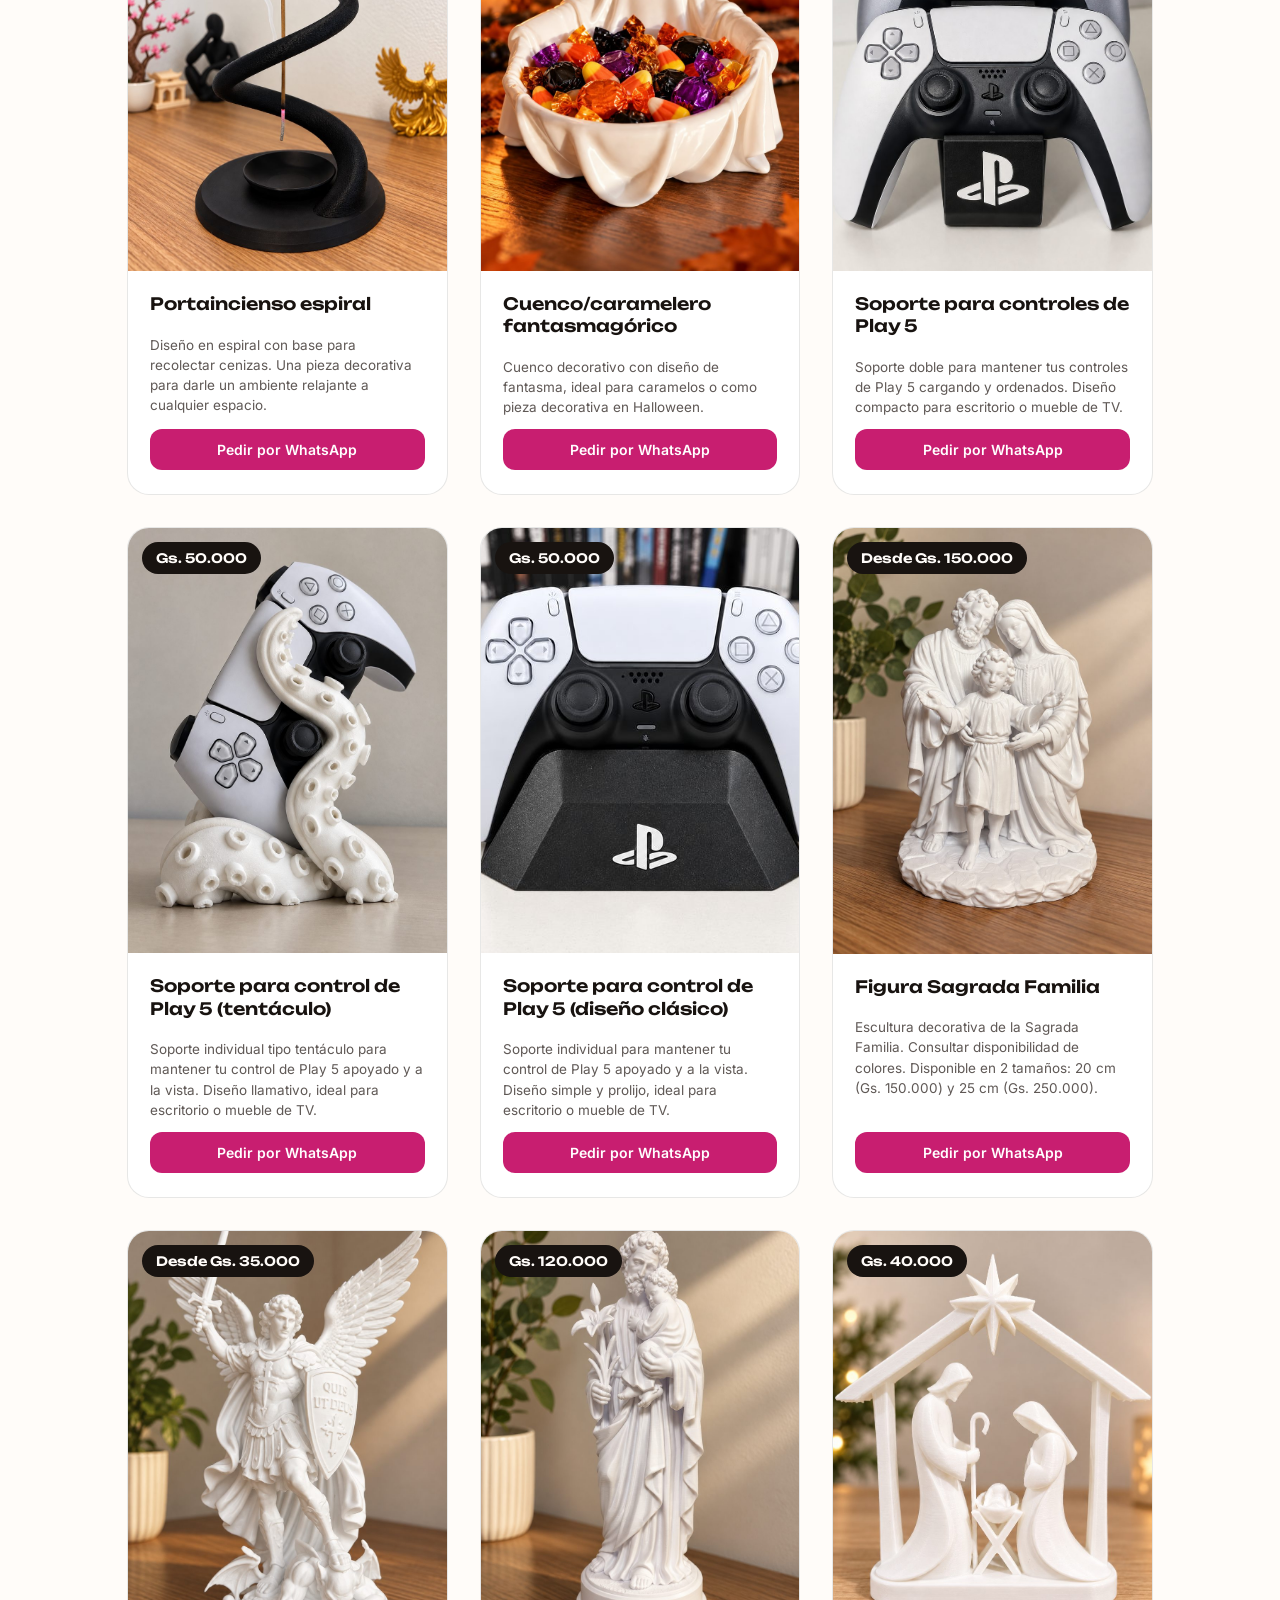
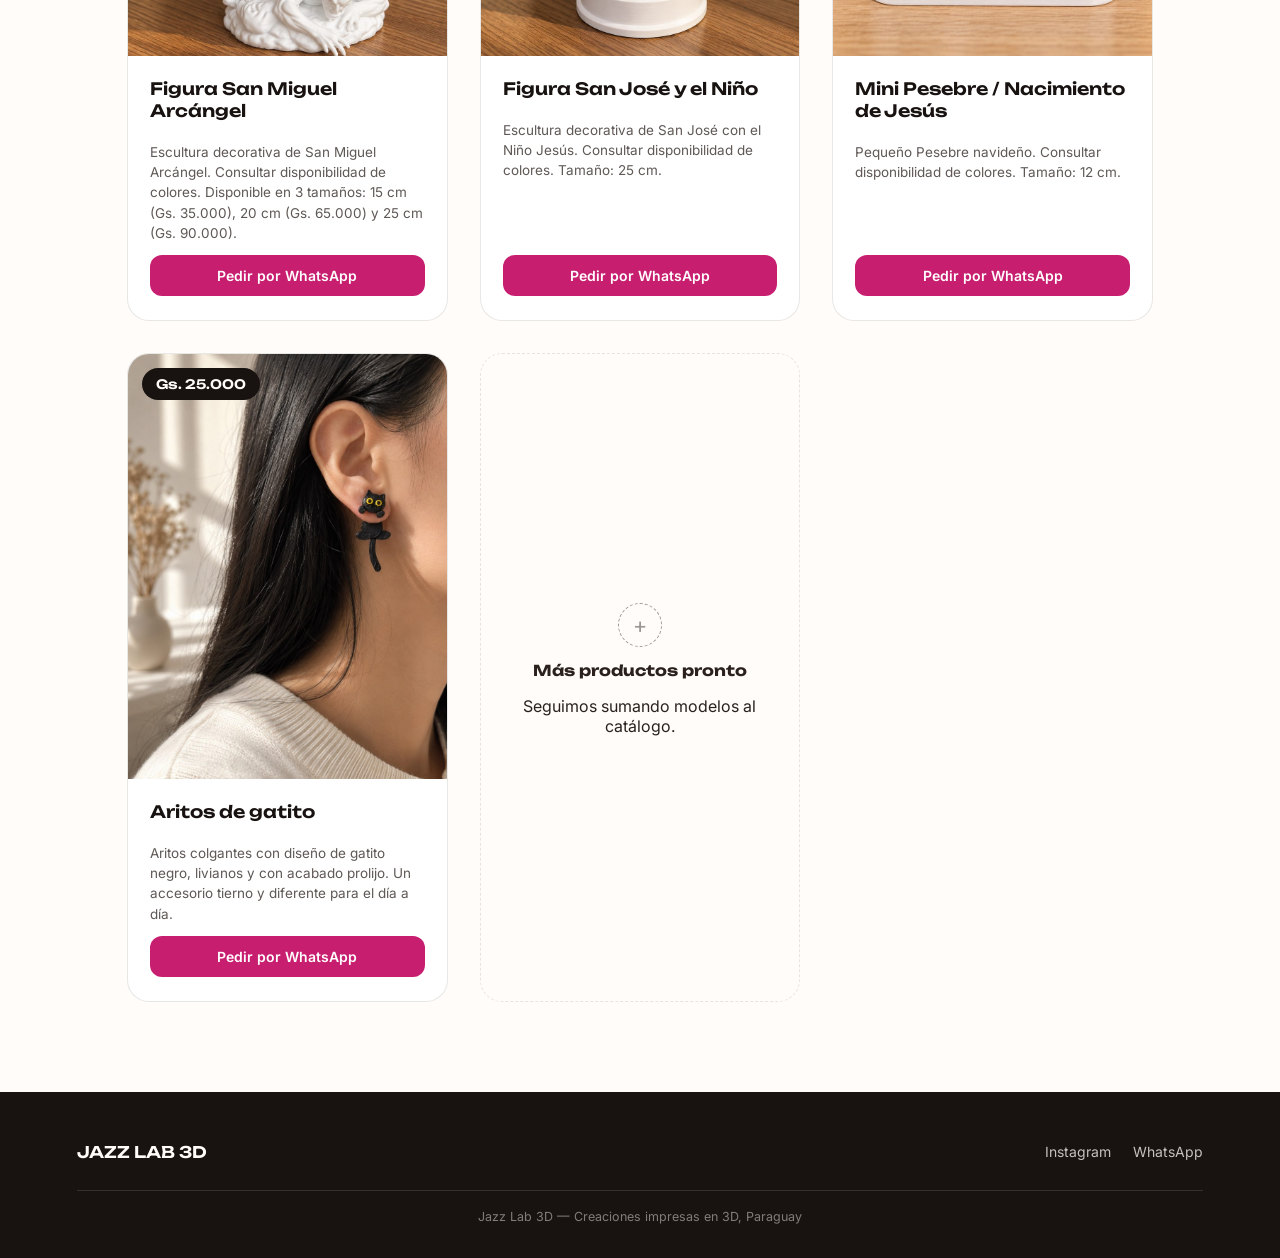
==== commit 589737a8: "JazzLab 3D: filtros por categoría y guía actualizada Productos agrupados en Hogar y organización, De" ====
--- a/jazzlab3d/index.html
+++ b/jazzlab3d/index.html
@@ -315,6 +315,34 @@
     color:var(--steel);
   }
 
+  /* ---------- FILTROS POR CATEGORÍA ---------- */
+  .filtros{
+    max-width:1180px;
+    margin:0 auto;
+    padding:0 6vw;
+    display:flex;
+    gap:10px;
+    flex-wrap:wrap;
+    justify-content:center;
+  }
+  .filtro{
+    font:600 13px 'Inter',sans-serif;
+    padding:10px 18px;
+    border-radius:999px;
+    border:1px solid var(--line);
+    background:#fff;
+    color:var(--ink);
+    cursor:pointer;
+    transition:background 0.15s ease, color 0.15s ease, border-color 0.15s ease;
+  }
+  .filtro:hover{border-color:var(--magenta);}
+  .filtro.active{background:var(--ink);color:var(--paper);border-color:var(--ink);}
+  .card.oculto{display:none;}
+  @media (max-width:600px){
+    .filtros{flex-wrap:nowrap;overflow-x:auto;justify-content:flex-start;padding-bottom:6px;-webkit-overflow-scrolling:touch;}
+    .filtro{flex:0 0 auto;}
+  }
+
   /* ---------- FOOTER ---------- */
   footer{
     background:var(--ink);
@@ -393,10 +421,22 @@
   <p>Cada pieza se imprime bajo pedido. Elegí el modelo que te guste y coordiná tu compra directo por WhatsApp.</p>
 </div>
 
+<!-- Botones de categorías. Para crear una categoría nueva, copiá un botón y cambiá data-filtro y el nombre. -->
+<div class="filtros" id="filtros">
+  <button class="filtro active" data-filtro="todos">Todos</button>
+  <button class="filtro" data-filtro="hogar">Hogar y organización</button>
+  <button class="filtro" data-filtro="deco">Decoración</button>
+  <button class="filtro" data-filtro="gamer">Gamer</button>
+  <button class="filtro" data-filtro="religiosos">Religiosos y Navidad</button>
+  <button class="filtro" data-filtro="accesorios">Accesorios</button>
+</div>
+
 <div class="grid">
 
+  <!-- ############ CATEGORÍA: Hogar y organización (data-categoria="hogar") ############ -->
+
   <!-- ===== PRODUCTO: Soporte para casco ===== -->
-  <div class="card">
+  <div class="card" data-categoria="hogar">
     <div class="card-media">
       <span class="price-tag">Gs. 70.000</span>
       <img id="img-casco" src="images/soporte-casco-main.jpg" alt="Soporte para casco con gancho multiuso">
@@ -414,7 +454,7 @@
   <!-- ===== FIN PRODUCTO ===== -->
 
   <!-- ===== PRODUCTO: Organizador de pared ===== -->
-  <div class="card">
+  <div class="card" data-categoria="hogar">
     <div class="card-media">
       <span class="price-tag">Gs. 60.000</span>
       <img src="images/llavero-pared.jpg" alt="Organizador de pared con ganchos para llaves">
@@ -427,8 +467,66 @@
   </div>
   <!-- ===== FIN PRODUCTO ===== -->
 
+  <!-- ===== PRODUCTO: Organizador para controles ===== -->
+  <div class="card" data-categoria="hogar">
+    <div class="card-media">
+      <span class="price-tag">Gs. 60.000</span>
+      <img src="images/organizador-controles.jpg" alt="Organizador para controles remotos">
+    </div>
+    <div class="card-body">
+      <h3>Organizador para controles</h3>
+      <p class="desc">Mantené a mano todos los controles remotos de tu living, ordenados en un solo lugar.</p>
+      <a class="card-cta" href="https://wa.me/595986109871?text=Hola!%20Me%20interesa%20el%20Organizador%20de%20controles%20(Gs.%2060.000)" target="_blank" rel="noopener">Pedir por WhatsApp</a>
+    </div>
+  </div>
+  <!-- ===== FIN PRODUCTO ===== -->
+
+  <!-- ===== PRODUCTO: Organizador de pastillas ===== -->
+  <div class="card" data-categoria="hogar">
+    <div class="card-media">
+      <span class="price-tag">Gs. 25.000</span>
+      <img src="images/organizador-pastillas.jpg" alt="Organizador de pastillas">
+    </div>
+    <div class="card-body">
+      <h3>Organizador de pastillas</h3>
+      <p class="desc">Estuche compacto con 4 compartimentos, ideal para organizar tu medicación diaria o de viaje. Tapa con cierre seguro.</p>
+      <a class="card-cta" href="https://wa.me/595986109871?text=Hola!%20Me%20interesa%20el%20Organizador%20de%20pastillas%20(Gs.%2025.000)" target="_blank" rel="noopener">Pedir por WhatsApp</a>
+    </div>
+  </div>
+  <!-- ===== FIN PRODUCTO ===== -->
+
+  <!-- ===== PRODUCTO: Soporte para esponja ===== -->
+  <div class="card" data-categoria="hogar">
+    <div class="card-media">
+      <span class="price-tag">Gs. 32.000</span>
+      <img src="images/soporte-esponja.jpg" alt="Soporte para esponja de cocina">
+    </div>
+    <div class="card-body">
+      <h3>Soporte para esponja</h3>
+      <p class="desc">Soporte para esponja, para darle un toque divertido a tu cocina.</p>
+      <a class="card-cta" href="https://wa.me/595986109871?text=Hola!%20Me%20interesa%20el%20Soporte%20para%20esponja%20(Gs.%2032.000)" target="_blank" rel="noopener">Pedir por WhatsApp</a>
+    </div>
+  </div>
+  <!-- ===== FIN PRODUCTO ===== -->
+
+  <!-- ===== PRODUCTO: Abridor de latas ===== -->
+  <div class="card" data-categoria="hogar">
+    <div class="card-media">
+      <span class="price-tag">Gs. 10.000</span>
+      <img src="images/abridor-latas.jpg" alt="Abridor de latas">
+    </div>
+    <div class="card-body">
+      <h3>Abridor de latas</h3>
+      <p class="desc">Abridor de latas práctico y fácil de usar.</p>
+      <a class="card-cta" href="https://wa.me/595986109871?text=Hola!%20Me%20interesa%20el%20Abridor%20de%20latas%20(Gs.%2010.000)" target="_blank" rel="noopener">Pedir por WhatsApp</a>
+    </div>
+  </div>
+  <!-- ===== FIN PRODUCTO ===== -->
+
+  <!-- ############ CATEGORÍA: Decoración (data-categoria="deco") ############ -->
+
   <!-- ===== PRODUCTO: El Pensador ===== -->
-  <div class="card">
+  <div class="card" data-categoria="deco">
     <div class="card-media">
       <span class="price-tag">Gs. 50.000</span>
       <img id="img-pensador" src="images/pensador-negro.jpg" alt="Figura decorativa El Pensador">
@@ -446,7 +544,7 @@
   <!-- ===== FIN PRODUCTO ===== -->
 
   <!-- ===== PRODUCTO: Portaincienso ===== -->
-  <div class="card">
+  <div class="card" data-categoria="deco">
     <div class="card-media">
       <span class="price-tag">Gs. 60.000</span>
       <img id="img-inciensario" src="images/inciensario-negro-dorado.jpg" alt="Portaincienso minimalista">
@@ -465,7 +563,7 @@
   <!-- ===== FIN PRODUCTO ===== -->
 
   <!-- ===== PRODUCTO: Planterita decorativa ===== -->
-  <div class="card">
+  <div class="card" data-categoria="deco">
     <div class="card-media">
       <span class="price-tag">Gs. 30.000</span>
       <img src="images/planterita.jpg" alt="Planterita decorativa mini de escritorio">
@@ -478,22 +576,8 @@
   </div>
   <!-- ===== FIN PRODUCTO ===== -->
 
-  <!-- ===== PRODUCTO: Organizador para controles ===== -->
-  <div class="card">
-    <div class="card-media">
-      <span class="price-tag">Gs. 60.000</span>
-      <img src="images/organizador-controles.jpg" alt="Organizador para controles remotos">
-    </div>
-    <div class="card-body">
-      <h3>Organizador para controles</h3>
-      <p class="desc">Mantené a mano todos los controles remotos de tu living, ordenados en un solo lugar.</p>
-      <a class="card-cta" href="https://wa.me/595986109871?text=Hola!%20Me%20interesa%20el%20Organizador%20de%20controles%20(Gs.%2060.000)" target="_blank" rel="noopener">Pedir por WhatsApp</a>
-    </div>
-  </div>
-  <!-- ===== FIN PRODUCTO ===== -->
-
   <!-- ===== PRODUCTO: Portaincienso espiral ===== -->
-  <div class="card">
+  <div class="card" data-categoria="deco">
     <div class="card-media">
       <span class="price-tag">Gs. 65.000</span>
       <img src="images/inciensario-espiral.jpg" alt="Portaincienso espiral">
@@ -506,36 +590,126 @@
   </div>
   <!-- ===== FIN PRODUCTO ===== -->
 
-  <!-- ===== PRODUCTO: Organizador de pastillas ===== -->
-  <div class="card">
-    <div class="card-media">
-      <span class="price-tag">Gs. 25.000</span>
-      <img src="images/organizador-pastillas.jpg" alt="Organizador de pastillas">
-    </div>
-    <div class="card-body">
-      <h3>Organizador de pastillas</h3>
-      <p class="desc">Estuche compacto con 4 compartimentos, ideal para organizar tu medicación diaria o de viaje. Tapa con cierre seguro.</p>
-      <a class="card-cta" href="https://wa.me/595986109871?text=Hola!%20Me%20interesa%20el%20Organizador%20de%20pastillas%20(Gs.%2025.000)" target="_blank" rel="noopener">Pedir por WhatsApp</a>
-    </div>
-  </div>
-  <!-- ===== FIN PRODUCTO ===== -->
-
-  <!-- ===== PRODUCTO: Soporte para esponja ===== -->
-  <div class="card">
-    <div class="card-media">
-      <span class="price-tag">Gs. 32.000</span>
-      <img src="images/soporte-esponja.jpg" alt="Soporte para esponja de cocina">
-    </div>
-    <div class="card-body">
-      <h3>Soporte para esponja</h3>
-      <p class="desc">Soporte para esponja, para darle un toque divertido a tu cocina.</p>
-      <a class="card-cta" href="https://wa.me/595986109871?text=Hola!%20Me%20interesa%20el%20Soporte%20para%20esponja%20(Gs.%2032.000)" target="_blank" rel="noopener">Pedir por WhatsApp</a>
-    </div>
-  </div>
-  <!-- ===== FIN PRODUCTO ===== -->
+  <!-- ===== PRODUCTO: Cuenco/caramelero fantasmagórico ===== -->
+  <div class="card" data-categoria="deco">
+    <div class="card-media">
+      <span class="price-tag">Gs. 95.000</span>
+      <img src="images/caramelero-fantasma.jpg" alt="Cuenco caramelero fantasmagórico">
+    </div>
+    <div class="card-body">
+      <h3>Cuenco/caramelero fantasmagórico</h3>
+      <p class="desc">Cuenco decorativo con diseño de fantasma, ideal para caramelos o como pieza decorativa en Halloween.</p>
+      <a class="card-cta" href="https://wa.me/595986109871?text=Hola!%20Me%20interesa%20el%20Cuenco%20fantasmag%C3%B3rico%20(Gs.%2095.000)" target="_blank" rel="noopener">Pedir por WhatsApp</a>
+    </div>
+  </div>
+  <!-- ===== FIN PRODUCTO ===== -->
+
+  <!-- ############ CATEGORÍA: Gamer (data-categoria="gamer") ############ -->
+
+  <!-- ===== PRODUCTO: Soporte para controles de Play 5 (doble) ===== -->
+  <div class="card" data-categoria="gamer">
+    <div class="card-media">
+      <span class="price-tag">Gs. 50.000</span>
+      <img src="images/soporte-ps5-doble.jpg" alt="Soporte doble para controles de Play 5">
+    </div>
+    <div class="card-body">
+      <h3>Soporte para controles de Play 5</h3>
+      <p class="desc">Soporte doble para mantener tus controles de Play 5 cargando y ordenados. Diseño compacto para escritorio o mueble de TV.</p>
+      <a class="card-cta" href="https://wa.me/595986109871?text=Hola!%20Me%20interesa%20el%20Soporte%20doble%20para%20controles%20de%20Play%205%20(Gs.%2050.000)" target="_blank" rel="noopener">Pedir por WhatsApp</a>
+    </div>
+  </div>
+  <!-- ===== FIN PRODUCTO ===== -->
+
+  <!-- ===== PRODUCTO: Soporte para control de Play 5 (tentáculo) ===== -->
+  <div class="card" data-categoria="gamer">
+    <div class="card-media">
+      <span class="price-tag">Gs. 50.000</span>
+      <img src="images/soporte-ps5-tentaculo.jpg" alt="Soporte tentáculo para control de Play 5">
+    </div>
+    <div class="card-body">
+      <h3>Soporte para control de Play 5 (tentáculo)</h3>
+      <p class="desc">Soporte individual tipo tentáculo para mantener tu control de Play 5 apoyado y a la vista. Diseño llamativo, ideal para escritorio o mueble de TV.</p>
+      <a class="card-cta" href="https://wa.me/595986109871?text=Hola!%20Me%20interesa%20el%20Soporte%20tent%C3%A1culo%20para%20control%20de%20Play%205%20(Gs.%2050.000)" target="_blank" rel="noopener">Pedir por WhatsApp</a>
+    </div>
+  </div>
+  <!-- ===== FIN PRODUCTO ===== -->
+
+  <!-- ===== PRODUCTO: Soporte para control de Play 5 (diseño clásico) ===== -->
+  <div class="card" data-categoria="gamer">
+    <div class="card-media">
+      <span class="price-tag">Gs. 50.000</span>
+      <img src="images/soporte-ps5-clasico.jpg" alt="Soporte clásico para control de Play 5">
+    </div>
+    <div class="card-body">
+      <h3>Soporte para control de Play 5 (diseño clásico)</h3>
+      <p class="desc">Soporte individual para mantener tu control de Play 5 apoyado y a la vista. Diseño simple y prolijo, ideal para escritorio o mueble de TV.</p>
+      <a class="card-cta" href="https://wa.me/595986109871?text=Hola!%20Me%20interesa%20el%20Soporte%20cl%C3%A1sico%20para%20control%20de%20Play%205%20(Gs.%2050.000)" target="_blank" rel="noopener">Pedir por WhatsApp</a>
+    </div>
+  </div>
+  <!-- ===== FIN PRODUCTO ===== -->
+
+  <!-- ############ CATEGORÍA: Religiosos y Navidad (data-categoria="religiosos") ############ -->
+
+  <!-- ===== PRODUCTO: Figura Sagrada Familia ===== -->
+  <div class="card" data-categoria="religiosos">
+    <div class="card-media">
+      <span class="price-tag">Desde Gs. 150.000</span>
+      <img src="images/figura-sagrada-familia.jpg" alt="Figura Sagrada Familia">
+    </div>
+    <div class="card-body">
+      <h3>Figura Sagrada Familia</h3>
+      <p class="desc">Escultura decorativa de la Sagrada Familia. Consultar disponibilidad de colores. Disponible en 2 tamaños: 20 cm (Gs. 150.000) y 25 cm (Gs. 250.000).</p>
+      <a class="card-cta" href="https://wa.me/595986109871?text=Hola!%20Me%20interesa%20la%20Figura%20Sagrada%20Familia" target="_blank" rel="noopener">Pedir por WhatsApp</a>
+    </div>
+  </div>
+  <!-- ===== FIN PRODUCTO ===== -->
+
+  <!-- ===== PRODUCTO: Figura San Miguel Arcángel ===== -->
+  <div class="card" data-categoria="religiosos">
+    <div class="card-media">
+      <span class="price-tag">Desde Gs. 35.000</span>
+      <img src="images/figura-san-miguel.jpg" alt="Figura San Miguel Arcángel">
+    </div>
+    <div class="card-body">
+      <h3>Figura San Miguel Arcángel</h3>
+      <p class="desc">Escultura decorativa de San Miguel Arcángel. Consultar disponibilidad de colores. Disponible en 3 tamaños: 15 cm (Gs. 35.000), 20 cm (Gs. 65.000) y 25 cm (Gs. 90.000).</p>
+      <a class="card-cta" href="https://wa.me/595986109871?text=Hola!%20Me%20interesa%20la%20Figura%20San%20Miguel%20Arc%C3%A1ngel" target="_blank" rel="noopener">Pedir por WhatsApp</a>
+    </div>
+  </div>
+  <!-- ===== FIN PRODUCTO ===== -->
+
+  <!-- ===== PRODUCTO: Figura San José y el Niño ===== -->
+  <div class="card" data-categoria="religiosos">
+    <div class="card-media">
+      <span class="price-tag">Gs. 120.000</span>
+      <img src="images/figura-san-jose.jpg" alt="Figura San José y el Niño">
+    </div>
+    <div class="card-body">
+      <h3>Figura San José y el Niño</h3>
+      <p class="desc">Escultura decorativa de San José con el Niño Jesús. Consultar disponibilidad de colores. Tamaño: 25 cm.</p>
+      <a class="card-cta" href="https://wa.me/595986109871?text=Hola!%20Me%20interesa%20la%20Figura%20San%20Jos%C3%A9%20y%20el%20Ni%C3%B1o%20(Gs.%20120.000)" target="_blank" rel="noopener">Pedir por WhatsApp</a>
+    </div>
+  </div>
+  <!-- ===== FIN PRODUCTO ===== -->
+
+  <!-- ===== PRODUCTO: Mini Pesebre / Nacimiento de Jesús ===== -->
+  <div class="card" data-categoria="religiosos">
+    <div class="card-media">
+      <span class="price-tag">Gs. 40.000</span>
+      <img src="images/mini-pesebre.jpg" alt="Mini Pesebre Nacimiento de Jesús">
+    </div>
+    <div class="card-body">
+      <h3>Mini Pesebre / Nacimiento de Jesús</h3>
+      <p class="desc">Pequeño Pesebre navideño. Consultar disponibilidad de colores. Tamaño: 12 cm.</p>
+      <a class="card-cta" href="https://wa.me/595986109871?text=Hola!%20Me%20interesa%20el%20Mini%20Pesebre%20(Gs.%2040.000)" target="_blank" rel="noopener">Pedir por WhatsApp</a>
+    </div>
+  </div>
+  <!-- ===== FIN PRODUCTO ===== -->
+
+  <!-- ############ CATEGORÍA: Accesorios (data-categoria="accesorios") ############ -->
 
   <!-- ===== PRODUCTO: Aritos de gatito ===== -->
-  <div class="card">
+  <div class="card" data-categoria="accesorios">
     <div class="card-media">
       <span class="price-tag">Gs. 25.000</span>
       <img src="images/aritos-gatito.jpg" alt="Aritos de gatito">
@@ -544,132 +718,6 @@
       <h3>Aritos de gatito</h3>
       <p class="desc">Aritos colgantes con diseño de gatito negro, livianos y con acabado prolijo. Un accesorio tierno y diferente para el día a día.</p>
       <a class="card-cta" href="https://wa.me/595986109871?text=Hola!%20Me%20interesan%20los%20Aritos%20de%20gatito%20(Gs.%2025.000)" target="_blank" rel="noopener">Pedir por WhatsApp</a>
-    </div>
-  </div>
-  <!-- ===== FIN PRODUCTO ===== -->
-
-  <!-- ===== PRODUCTO: Figura Sagrada Familia ===== -->
-  <div class="card">
-    <div class="card-media">
-      <span class="price-tag">Desde Gs. 150.000</span>
-      <img src="images/figura-sagrada-familia.jpg" alt="Figura Sagrada Familia">
-    </div>
-    <div class="card-body">
-      <h3>Figura Sagrada Familia</h3>
-      <p class="desc">Escultura decorativa de la Sagrada Familia. Consultar disponibilidad de colores. Disponible en 2 tamaños: 20 cm (Gs. 150.000) y 25 cm (Gs. 250.000).</p>
-      <a class="card-cta" href="https://wa.me/595986109871?text=Hola!%20Me%20interesa%20la%20Figura%20Sagrada%20Familia" target="_blank" rel="noopener">Pedir por WhatsApp</a>
-    </div>
-  </div>
-  <!-- ===== FIN PRODUCTO ===== -->
-
-  <!-- ===== PRODUCTO: Figura San Miguel Arcángel ===== -->
-  <div class="card">
-    <div class="card-media">
-      <span class="price-tag">Desde Gs. 35.000</span>
-      <img src="images/figura-san-miguel.jpg" alt="Figura San Miguel Arcángel">
-    </div>
-    <div class="card-body">
-      <h3>Figura San Miguel Arcángel</h3>
-      <p class="desc">Escultura decorativa de San Miguel Arcángel. Consultar disponibilidad de colores. Disponible en 3 tamaños: 15 cm (Gs. 35.000), 20 cm (Gs. 65.000) y 25 cm (Gs. 90.000).</p>
-      <a class="card-cta" href="https://wa.me/595986109871?text=Hola!%20Me%20interesa%20la%20Figura%20San%20Miguel%20Arc%C3%A1ngel" target="_blank" rel="noopener">Pedir por WhatsApp</a>
-    </div>
-  </div>
-  <!-- ===== FIN PRODUCTO ===== -->
-
-  <!-- ===== PRODUCTO: Figura San José y el Niño ===== -->
-  <div class="card">
-    <div class="card-media">
-      <span class="price-tag">Gs. 120.000</span>
-      <img src="images/figura-san-jose.jpg" alt="Figura San José y el Niño">
-    </div>
-    <div class="card-body">
-      <h3>Figura San José y el Niño</h3>
-      <p class="desc">Escultura decorativa de San José con el Niño Jesús. Consultar disponibilidad de colores. Tamaño: 25 cm.</p>
-      <a class="card-cta" href="https://wa.me/595986109871?text=Hola!%20Me%20interesa%20la%20Figura%20San%20Jos%C3%A9%20y%20el%20Ni%C3%B1o%20(Gs.%20120.000)" target="_blank" rel="noopener">Pedir por WhatsApp</a>
-    </div>
-  </div>
-  <!-- ===== FIN PRODUCTO ===== -->
-
-  <!-- ===== PRODUCTO: Soporte para controles de Play 5 (doble) ===== -->
-  <div class="card">
-    <div class="card-media">
-      <span class="price-tag">Gs. 50.000</span>
-      <img src="images/soporte-ps5-doble.jpg" alt="Soporte doble para controles de Play 5">
-    </div>
-    <div class="card-body">
-      <h3>Soporte para controles de Play 5</h3>
-      <p class="desc">Soporte doble para mantener tus controles de Play 5 cargando y ordenados. Diseño compacto para escritorio o mueble de TV.</p>
-      <a class="card-cta" href="https://wa.me/595986109871?text=Hola!%20Me%20interesa%20el%20Soporte%20doble%20para%20controles%20de%20Play%205%20(Gs.%2050.000)" target="_blank" rel="noopener">Pedir por WhatsApp</a>
-    </div>
-  </div>
-  <!-- ===== FIN PRODUCTO ===== -->
-
-  <!-- ===== PRODUCTO: Soporte para control de Play 5 (tentáculo) ===== -->
-  <div class="card">
-    <div class="card-media">
-      <span class="price-tag">Gs. 50.000</span>
-      <img src="images/soporte-ps5-tentaculo.jpg" alt="Soporte tentáculo para control de Play 5">
-    </div>
-    <div class="card-body">
-      <h3>Soporte para control de Play 5 (tentáculo)</h3>
-      <p class="desc">Soporte individual tipo tentáculo para mantener tu control de Play 5 apoyado y a la vista. Diseño llamativo, ideal para escritorio o mueble de TV.</p>
-      <a class="card-cta" href="https://wa.me/595986109871?text=Hola!%20Me%20interesa%20el%20Soporte%20tent%C3%A1culo%20para%20control%20de%20Play%205%20(Gs.%2050.000)" target="_blank" rel="noopener">Pedir por WhatsApp</a>
-    </div>
-  </div>
-  <!-- ===== FIN PRODUCTO ===== -->
-
-  <!-- ===== PRODUCTO: Soporte para control de Play 5 (diseño clásico) ===== -->
-  <div class="card">
-    <div class="card-media">
-      <span class="price-tag">Gs. 50.000</span>
-      <img src="images/soporte-ps5-clasico.jpg" alt="Soporte clásico para control de Play 5">
-    </div>
-    <div class="card-body">
-      <h3>Soporte para control de Play 5 (diseño clásico)</h3>
-      <p class="desc">Soporte individual para mantener tu control de Play 5 apoyado y a la vista. Diseño simple y prolijo, ideal para escritorio o mueble de TV.</p>
-      <a class="card-cta" href="https://wa.me/595986109871?text=Hola!%20Me%20interesa%20el%20Soporte%20cl%C3%A1sico%20para%20control%20de%20Play%205%20(Gs.%2050.000)" target="_blank" rel="noopener">Pedir por WhatsApp</a>
-    </div>
-  </div>
-  <!-- ===== FIN PRODUCTO ===== -->
-
-  <!-- ===== PRODUCTO: Mini Pesebre / Nacimiento de Jesús ===== -->
-  <div class="card">
-    <div class="card-media">
-      <span class="price-tag">Gs. 40.000</span>
-      <img src="images/mini-pesebre.jpg" alt="Mini Pesebre Nacimiento de Jesús">
-    </div>
-    <div class="card-body">
-      <h3>Mini Pesebre / Nacimiento de Jesús</h3>
-      <p class="desc">Pequeño Pesebre navideño. Consultar disponibilidad de colores. Tamaño: 12 cm.</p>
-      <a class="card-cta" href="https://wa.me/595986109871?text=Hola!%20Me%20interesa%20el%20Mini%20Pesebre%20(Gs.%2040.000)" target="_blank" rel="noopener">Pedir por WhatsApp</a>
-    </div>
-  </div>
-  <!-- ===== FIN PRODUCTO ===== -->
-
-  <!-- ===== PRODUCTO: Abridor de latas ===== -->
-  <div class="card">
-    <div class="card-media">
-      <span class="price-tag">Gs. 10.000</span>
-      <img src="images/abridor-latas.jpg" alt="Abridor de latas">
-    </div>
-    <div class="card-body">
-      <h3>Abridor de latas</h3>
-      <p class="desc">Abridor de latas práctico y fácil de usar.</p>
-      <a class="card-cta" href="https://wa.me/595986109871?text=Hola!%20Me%20interesa%20el%20Abridor%20de%20latas%20(Gs.%2010.000)" target="_blank" rel="noopener">Pedir por WhatsApp</a>
-    </div>
-  </div>
-  <!-- ===== FIN PRODUCTO ===== -->
-
-  <!-- ===== PRODUCTO: Cuenco/caramelero fantasmagórico ===== -->
-  <div class="card">
-    <div class="card-media">
-      <span class="price-tag">Gs. 95.000</span>
-      <img src="images/caramelero-fantasma.jpg" alt="Cuenco caramelero fantasmagórico">
-    </div>
-    <div class="card-body">
-      <h3>Cuenco/caramelero fantasmagórico</h3>
-      <p class="desc">Cuenco decorativo con diseño de fantasma, ideal para caramelos o como pieza decorativa en Halloween.</p>
-      <a class="card-cta" href="https://wa.me/595986109871?text=Hola!%20Me%20interesa%20el%20Cuenco%20fantasmag%C3%B3rico%20(Gs.%2095.000)" target="_blank" rel="noopener">Pedir por WhatsApp</a>
     </div>
   </div>
   <!-- ===== FIN PRODUCTO ===== -->
@@ -691,6 +739,33 @@
   row.querySelectorAll('img').forEach(function(t){ t.classList.remove('active'); });
   thumbEl.classList.add('active');
 }
+
+// Filtro por categoría. También funciona con links directos, por ejemplo:
+// https://jazzlab3d.netlify.app/#gamer  (sirve para compartir en Instagram)
+function filtrar(cat){
+  var ok=document.querySelector('.filtro[data-filtro="'+cat+'"]');
+  if(!ok){ cat='todos'; }
+  document.querySelectorAll('.filtro').forEach(function(b){
+    b.classList.toggle('active', b.dataset.filtro===cat);
+  });
+  document.querySelectorAll('.grid .card[data-categoria]').forEach(function(c){
+    c.classList.toggle('oculto', cat!=='todos' && c.dataset.categoria!==cat);
+  });
+}
+document.querySelectorAll('.filtro').forEach(function(b){
+  b.addEventListener('click', function(){
+    filtrar(b.dataset.filtro);
+    history.replaceState(null,'', b.dataset.filtro==='todos' ? location.pathname : '#'+b.dataset.filtro);
+  });
+});
+function filtrarDesdeLink(){
+  if(location.hash && location.hash!=='#catalogo'){
+    filtrar(location.hash.slice(1));
+    document.getElementById('catalogo').scrollIntoView();
+  }
+}
+window.addEventListener('hashchange', filtrarDesdeLink);
+filtrarDesdeLink();
 </script>
 
 <!-- ================= FOOTER ================= -->
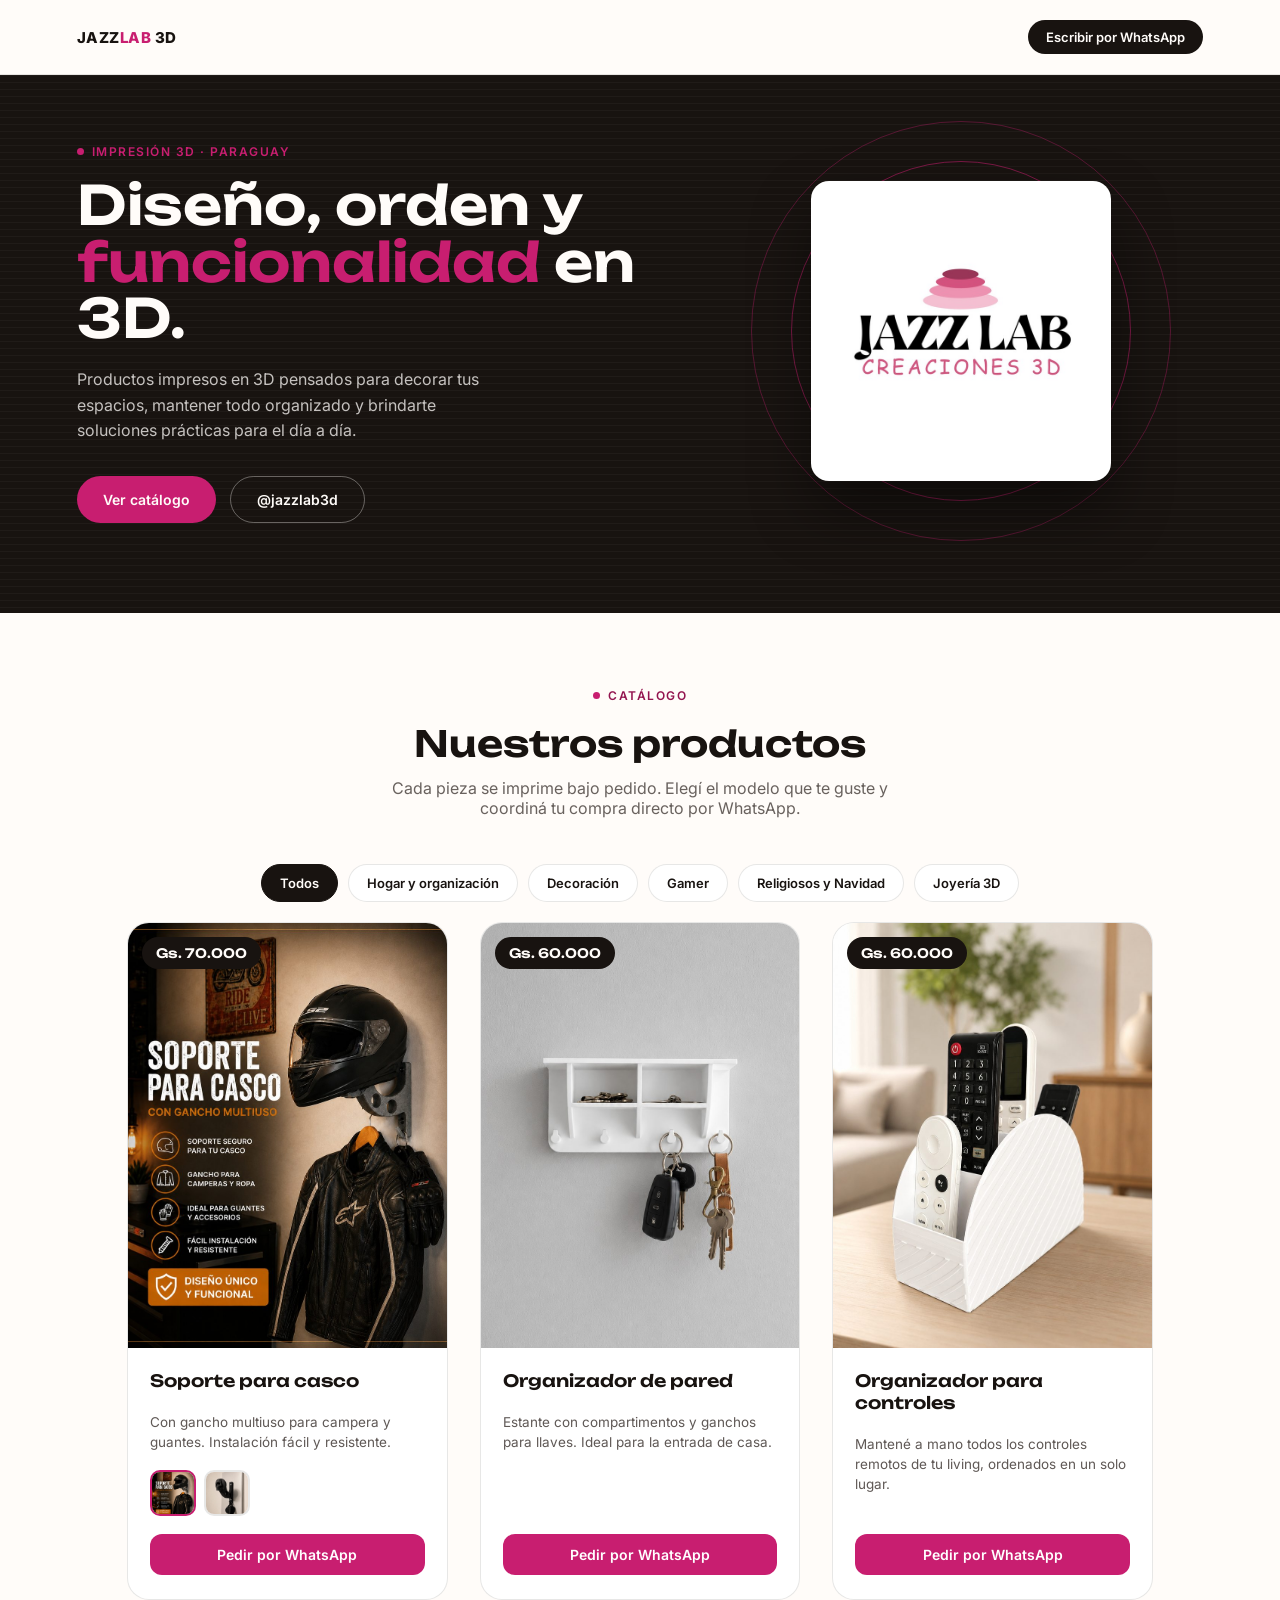
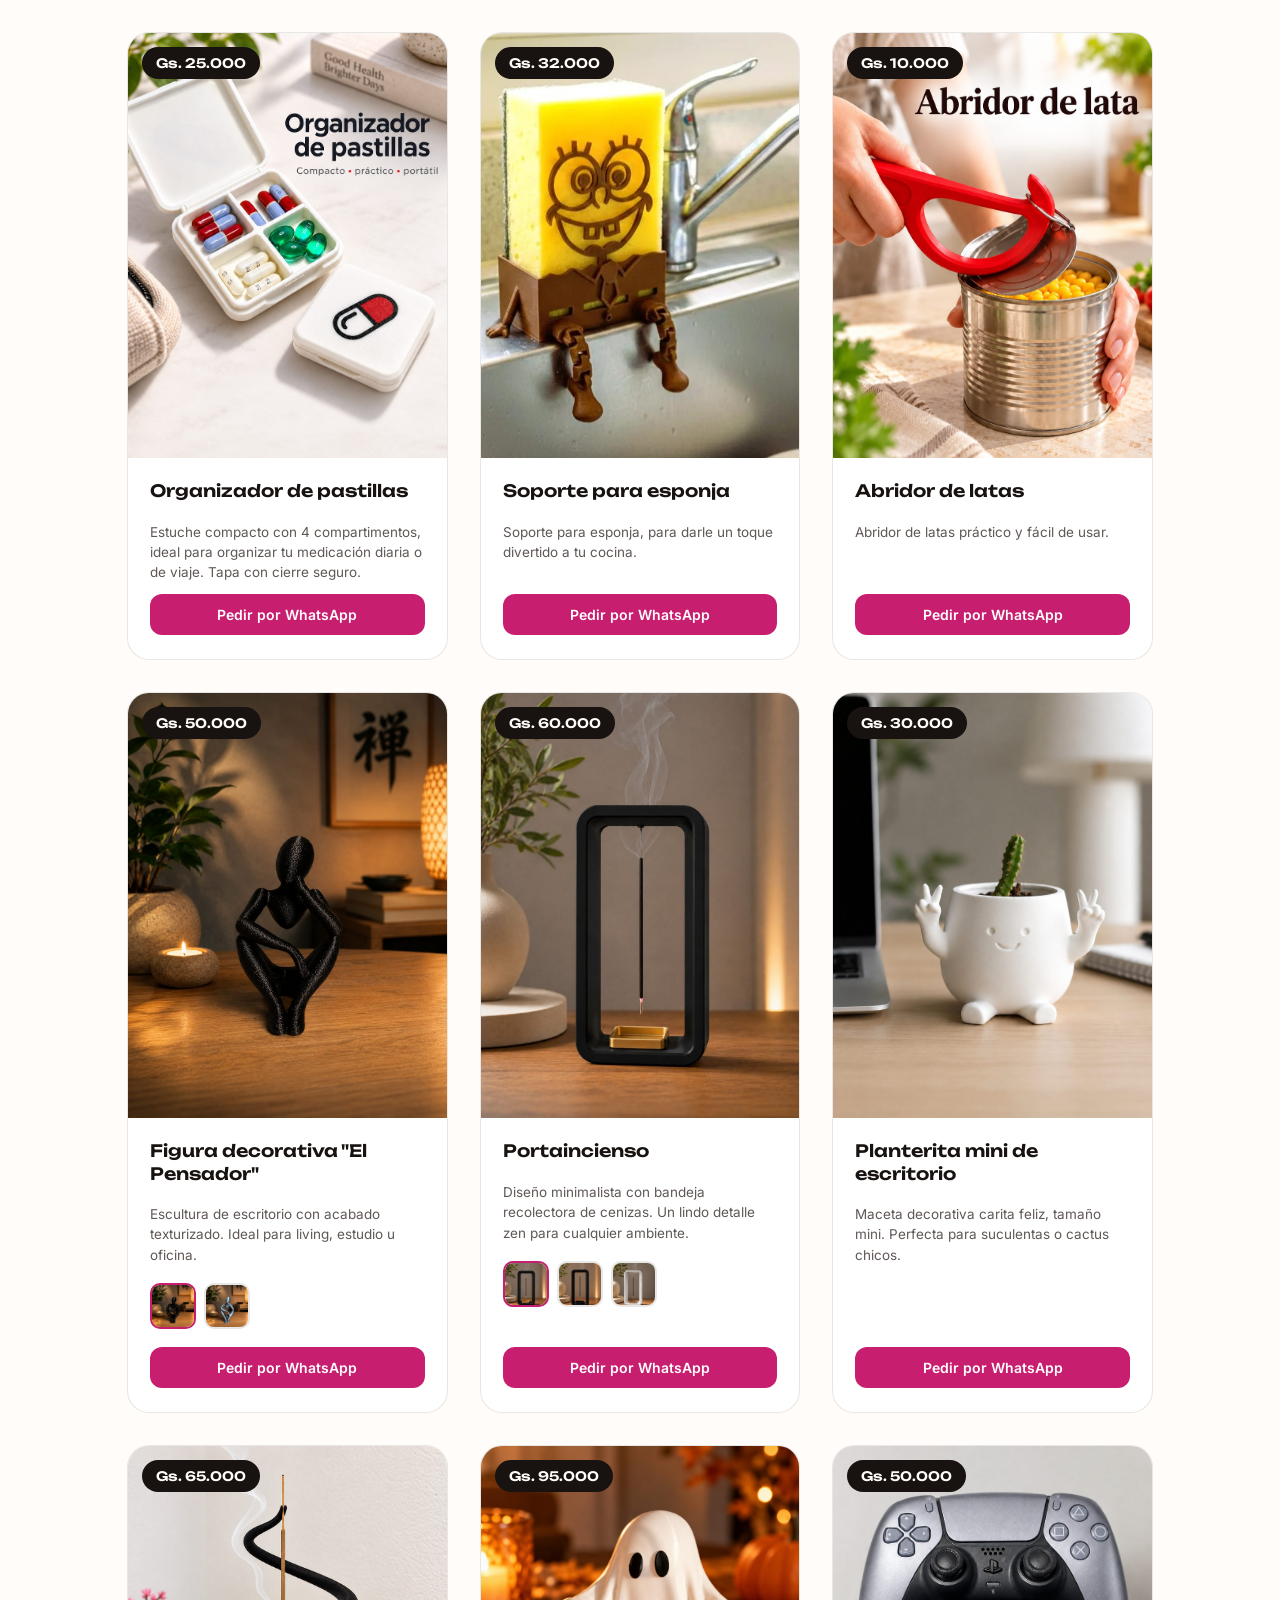
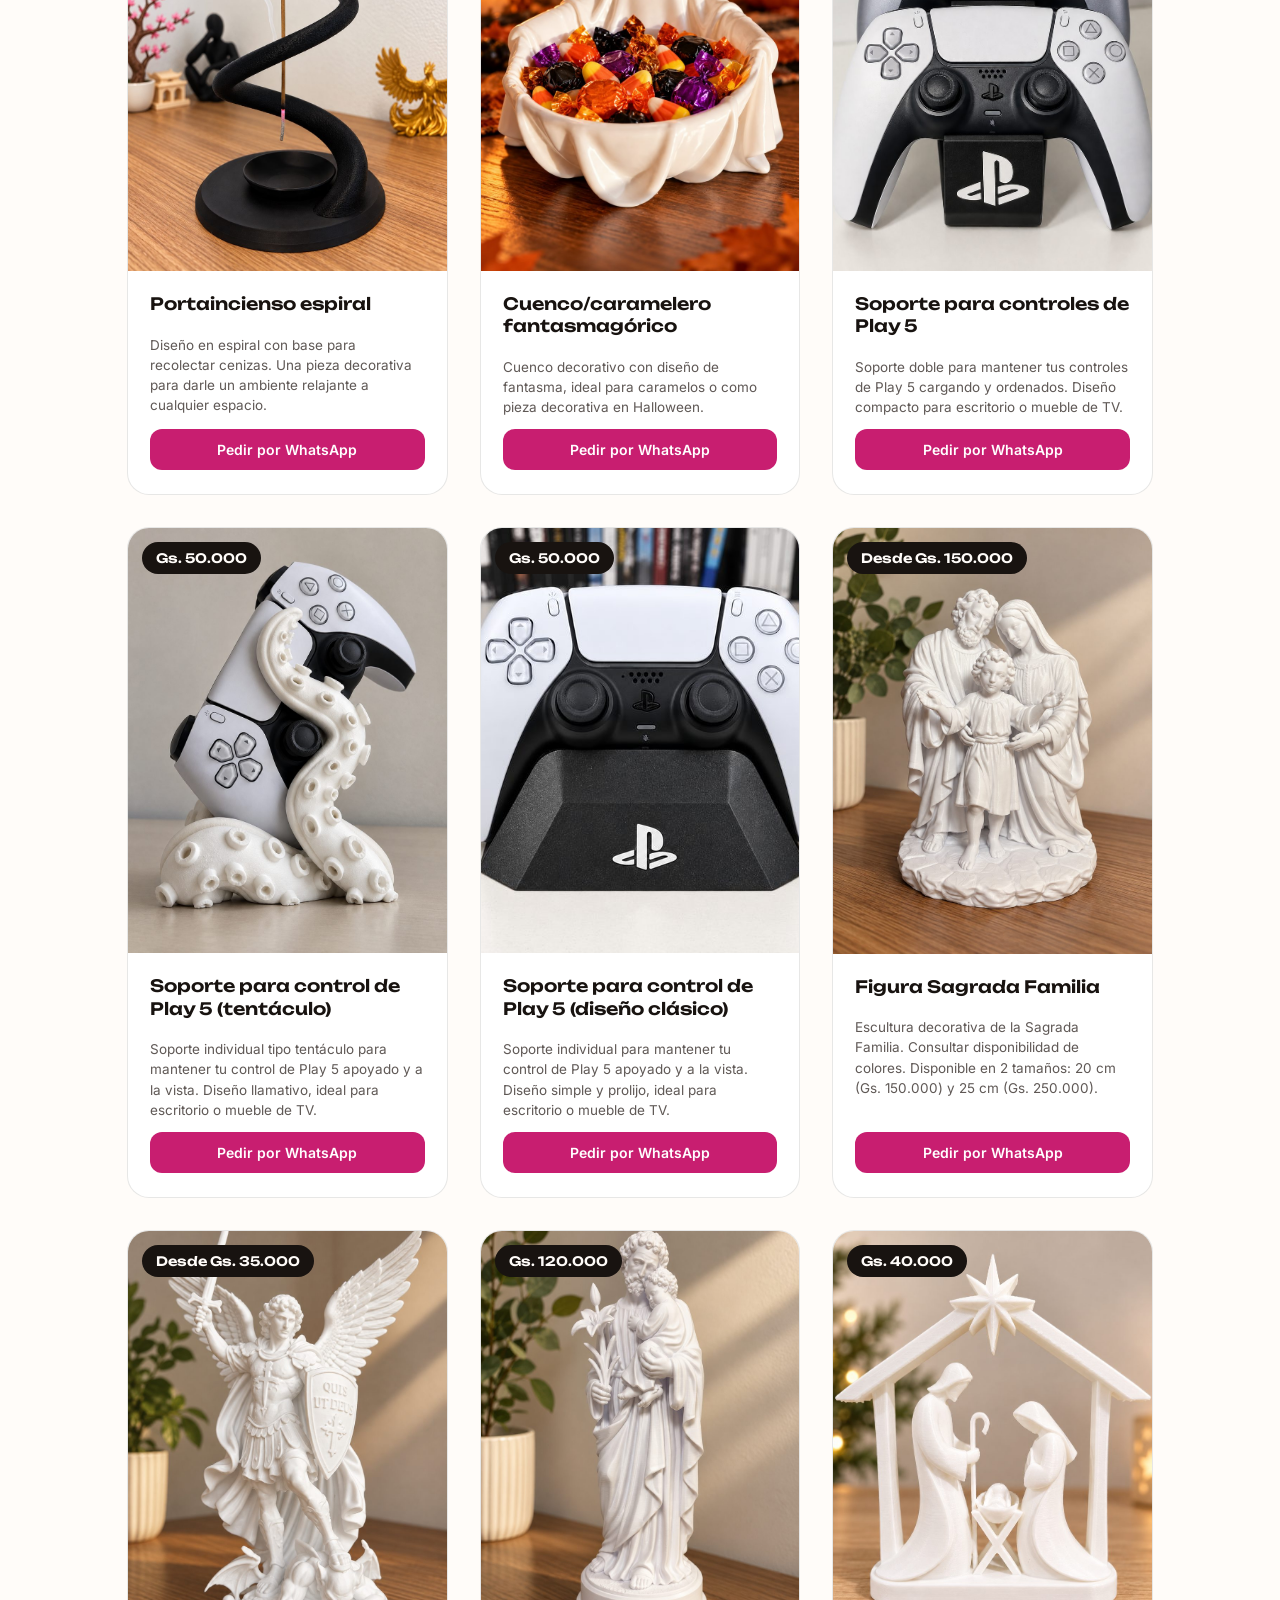
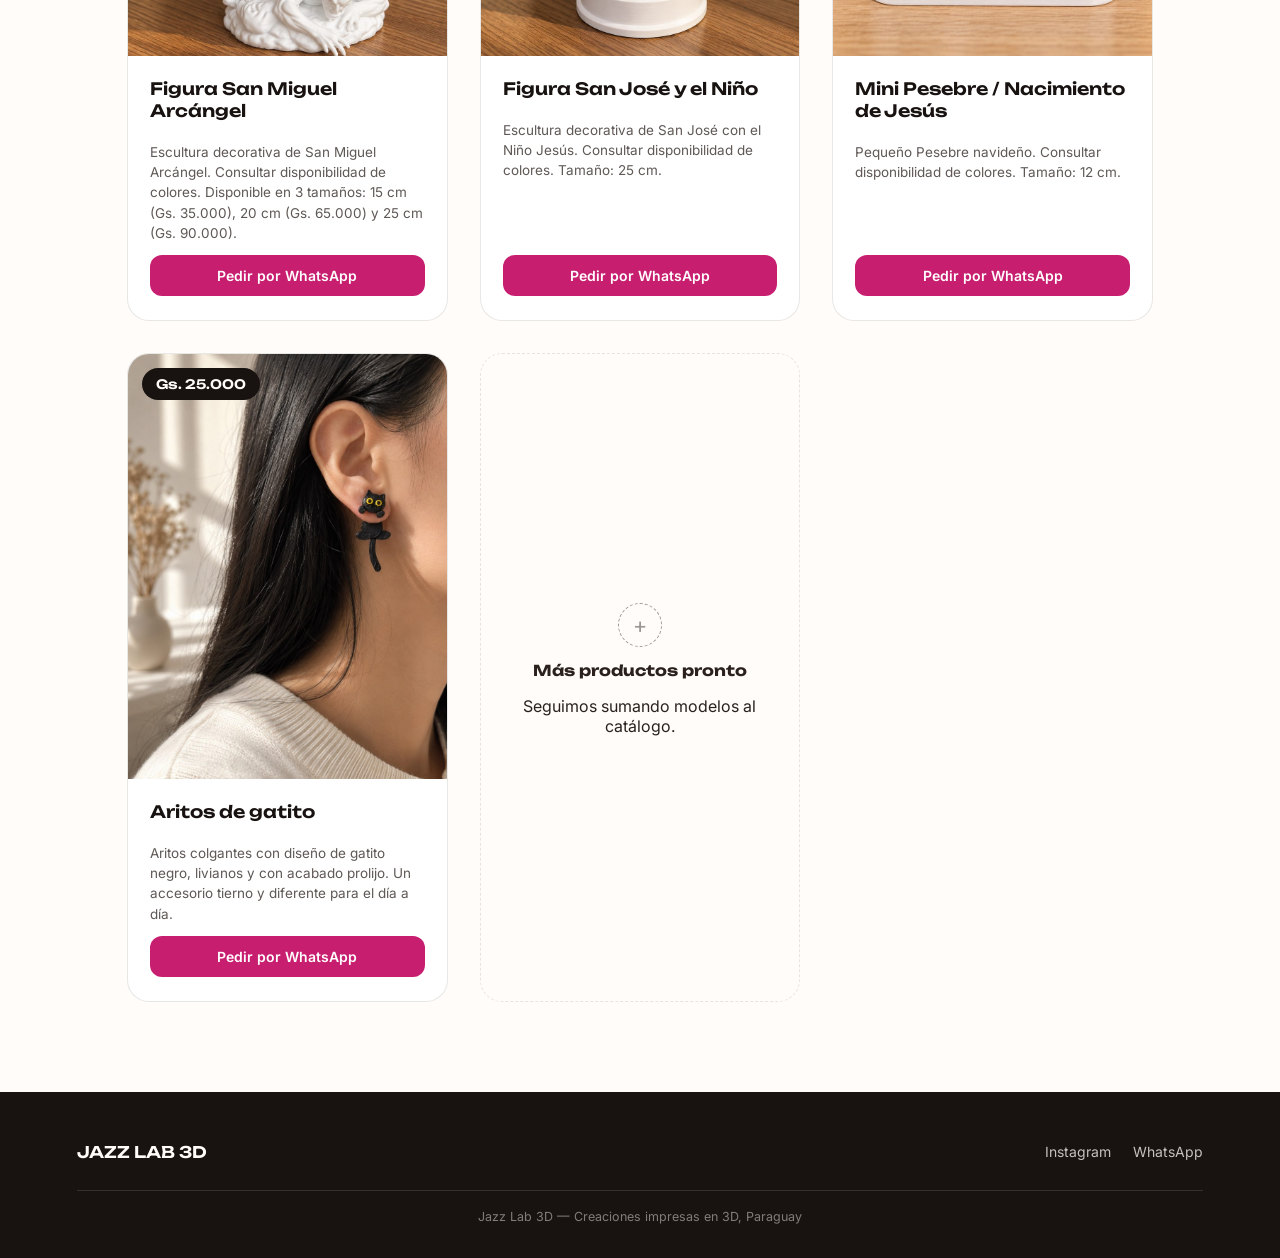
==== commit 23918251: "JazzLab 3D: renombrar categoría Accesorios a Joyería 3D Co-Authored-By: Claude Opus 5.5 <noreply@ant" ====
--- a/jazzlab3d/index.html
+++ b/jazzlab3d/index.html
@@ -428,7 +428,7 @@
   <button class="filtro" data-filtro="deco">Decoración</button>
   <button class="filtro" data-filtro="gamer">Gamer</button>
   <button class="filtro" data-filtro="religiosos">Religiosos y Navidad</button>
-  <button class="filtro" data-filtro="accesorios">Accesorios</button>
+  <button class="filtro" data-filtro="joyeria">Joyería 3D</button>
 </div>
 
 <div class="grid">
@@ -706,10 +706,10 @@
   </div>
   <!-- ===== FIN PRODUCTO ===== -->
 
-  <!-- ############ CATEGORÍA: Accesorios (data-categoria="accesorios") ############ -->
+  <!-- ############ CATEGORÍA: Joyería 3D (data-categoria="joyeria") ############ -->
 
   <!-- ===== PRODUCTO: Aritos de gatito ===== -->
-  <div class="card" data-categoria="accesorios">
+  <div class="card" data-categoria="joyeria">
     <div class="card-media">
       <span class="price-tag">Gs. 25.000</span>
       <img src="images/aritos-gatito.jpg" alt="Aritos de gatito">
